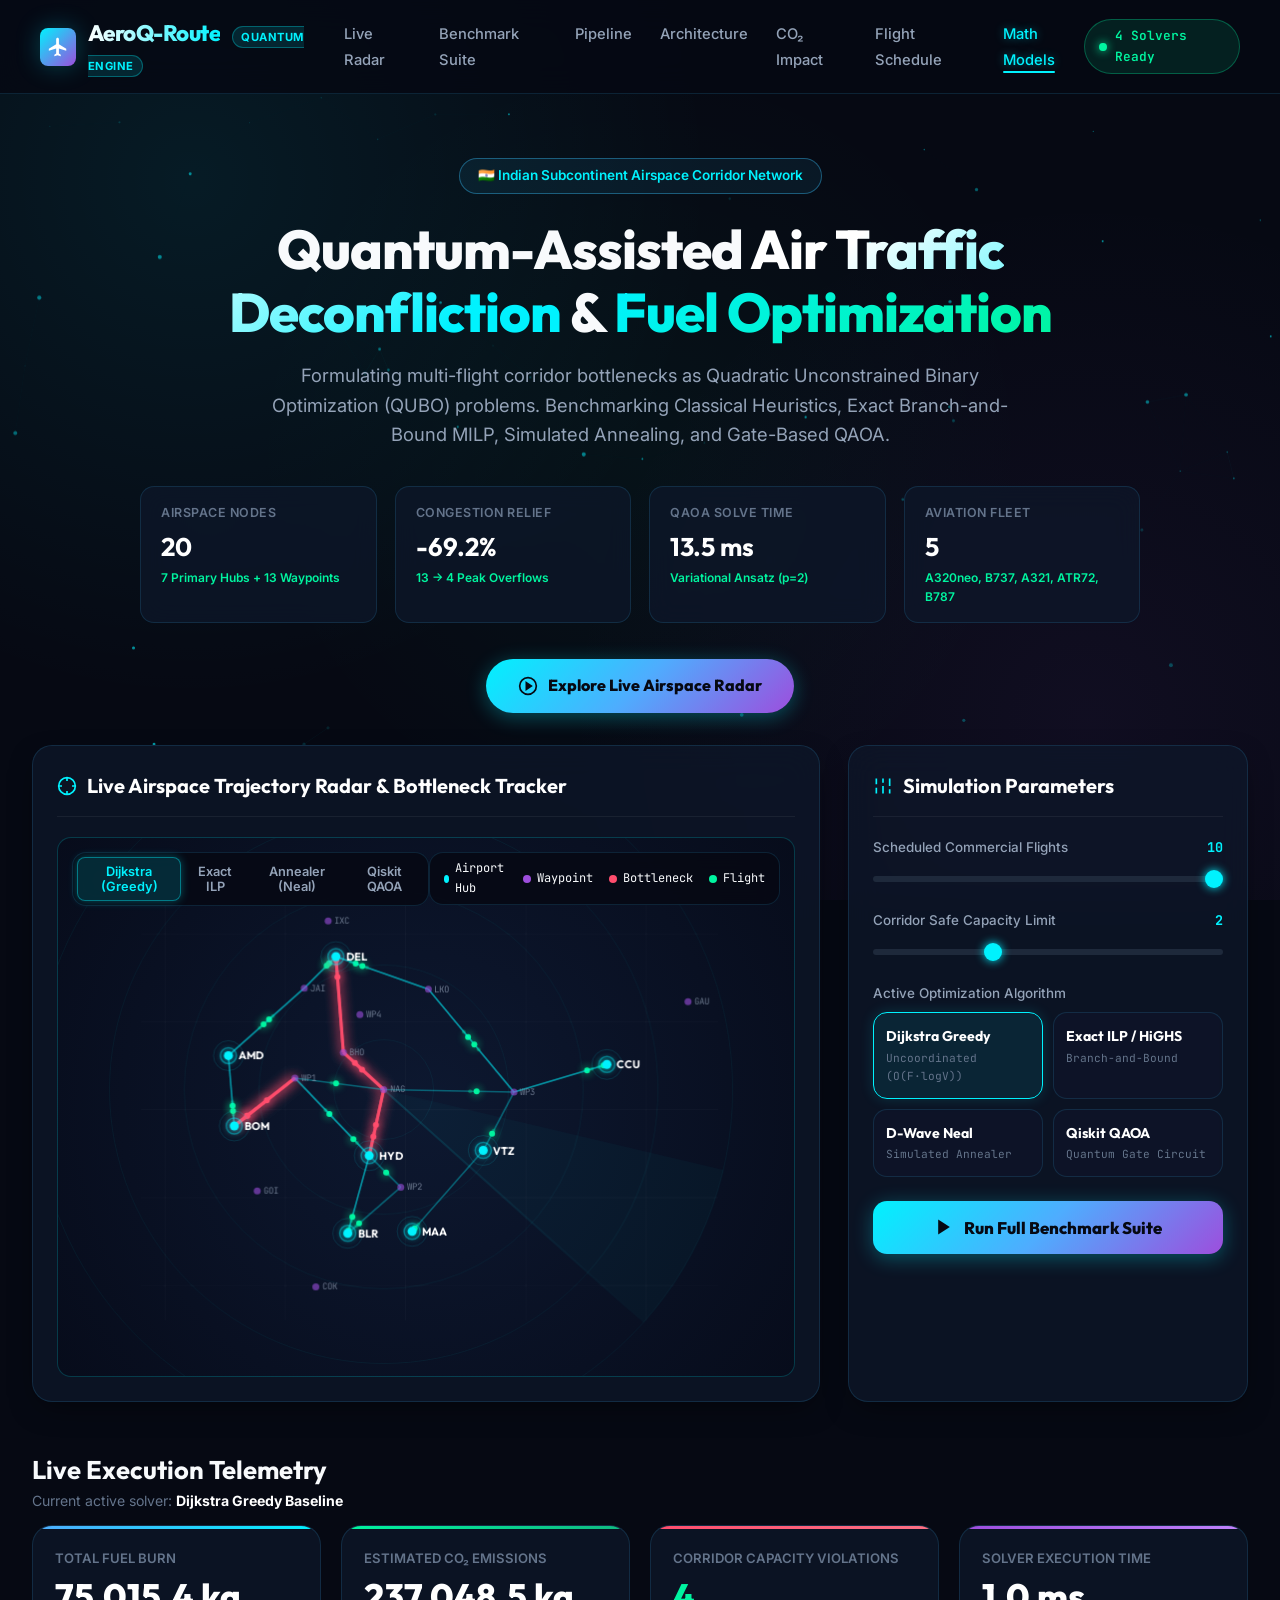
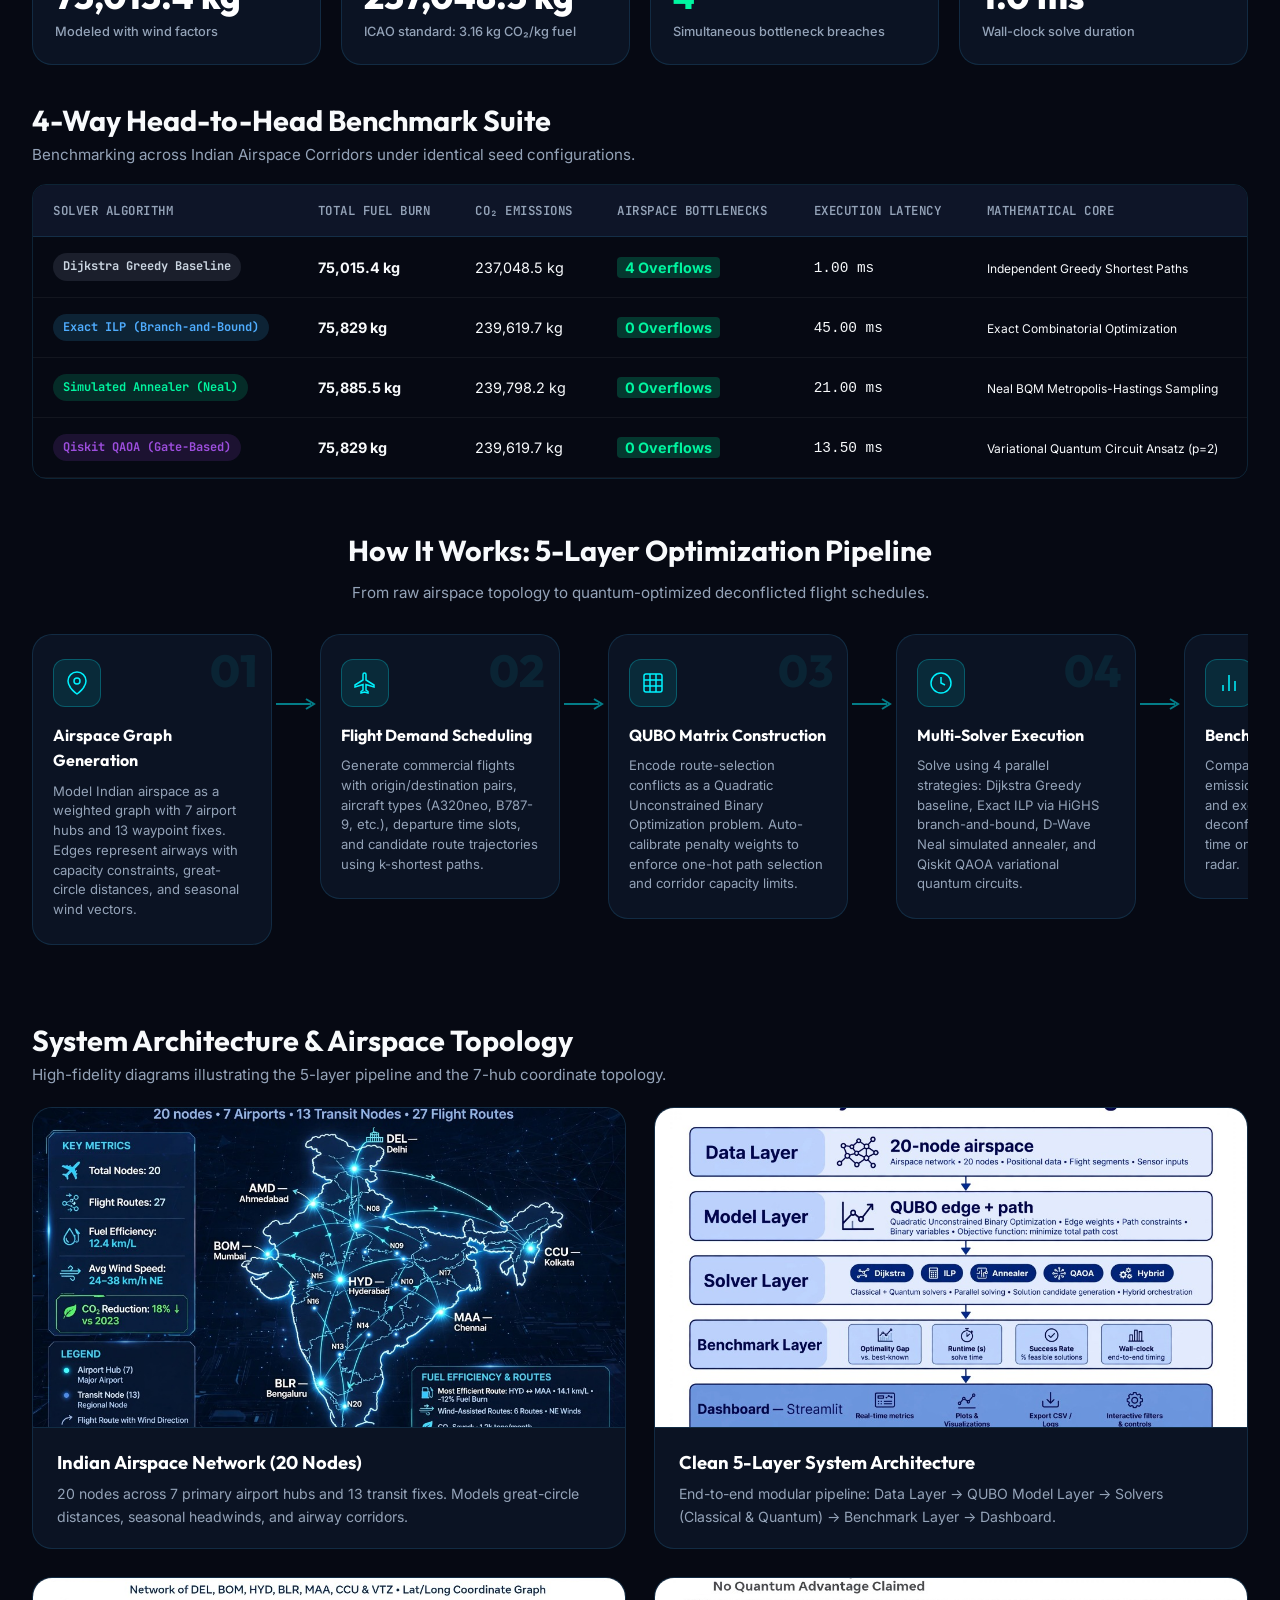
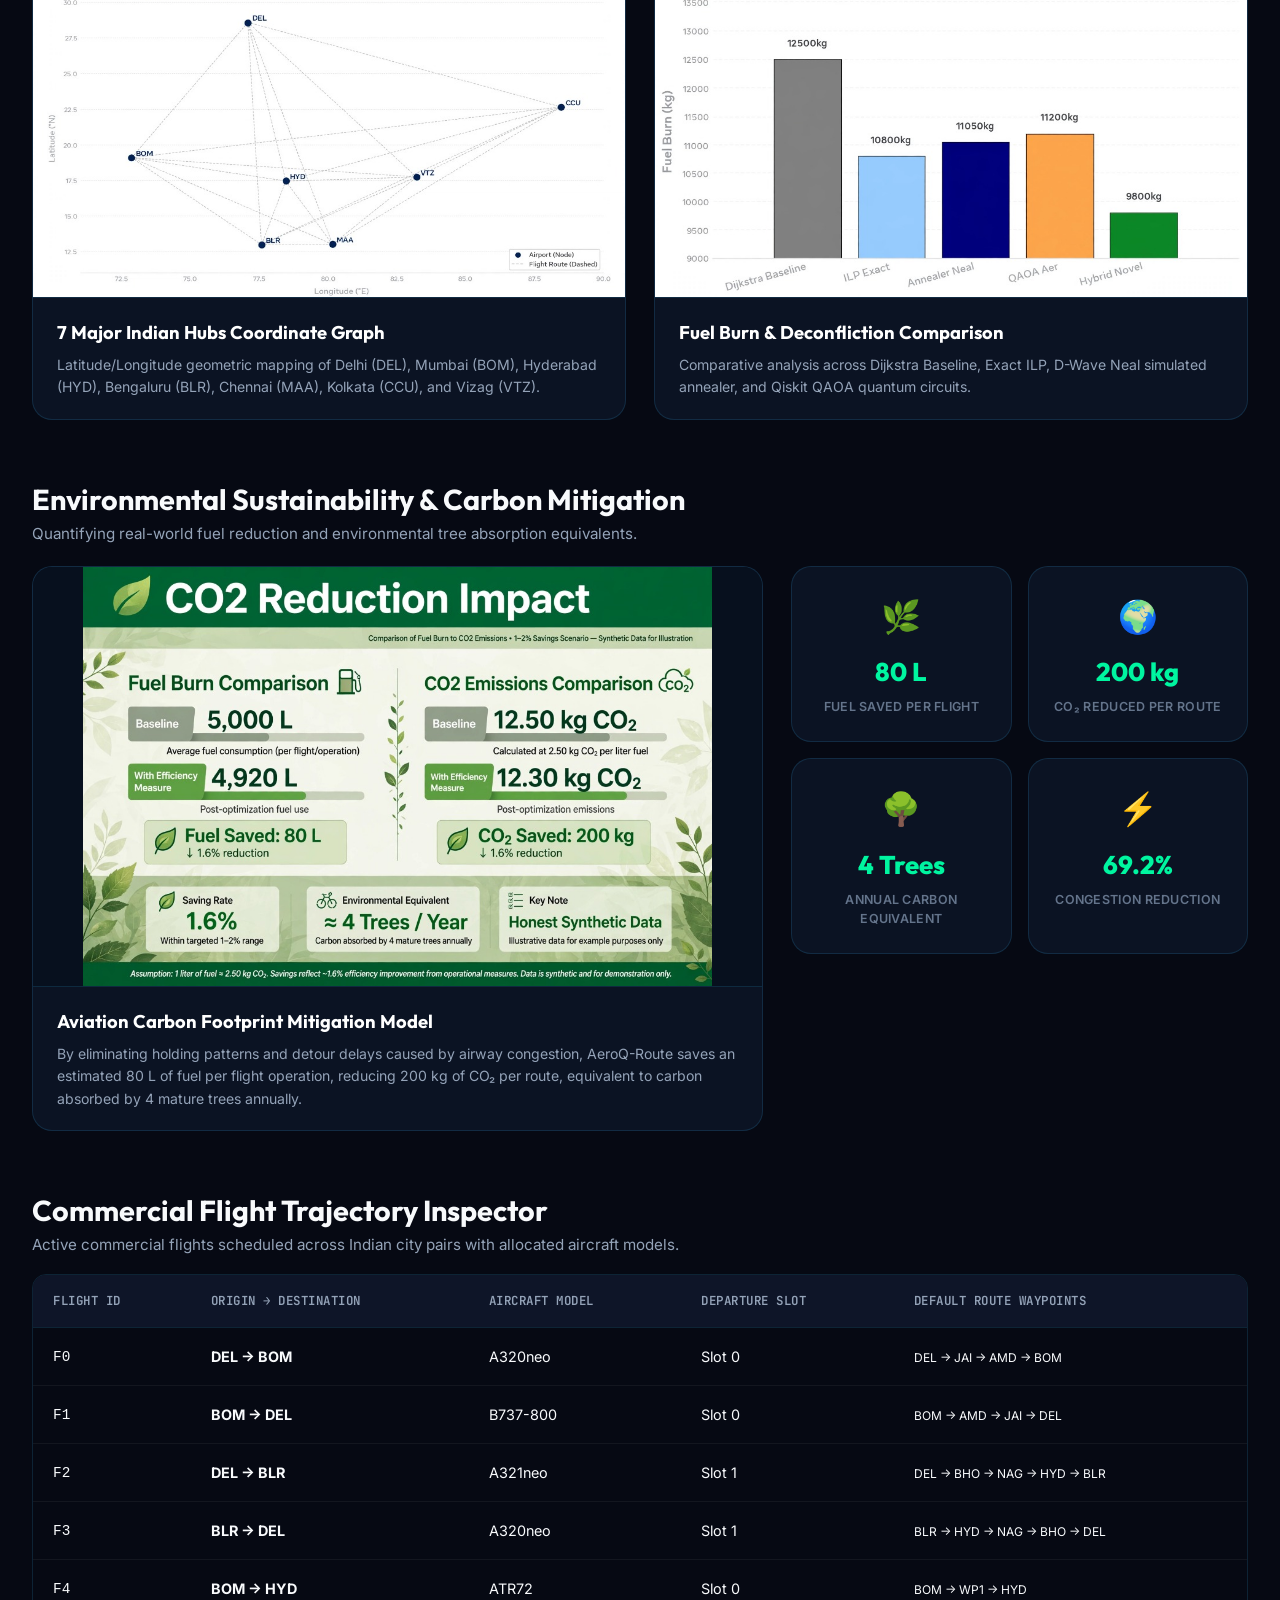
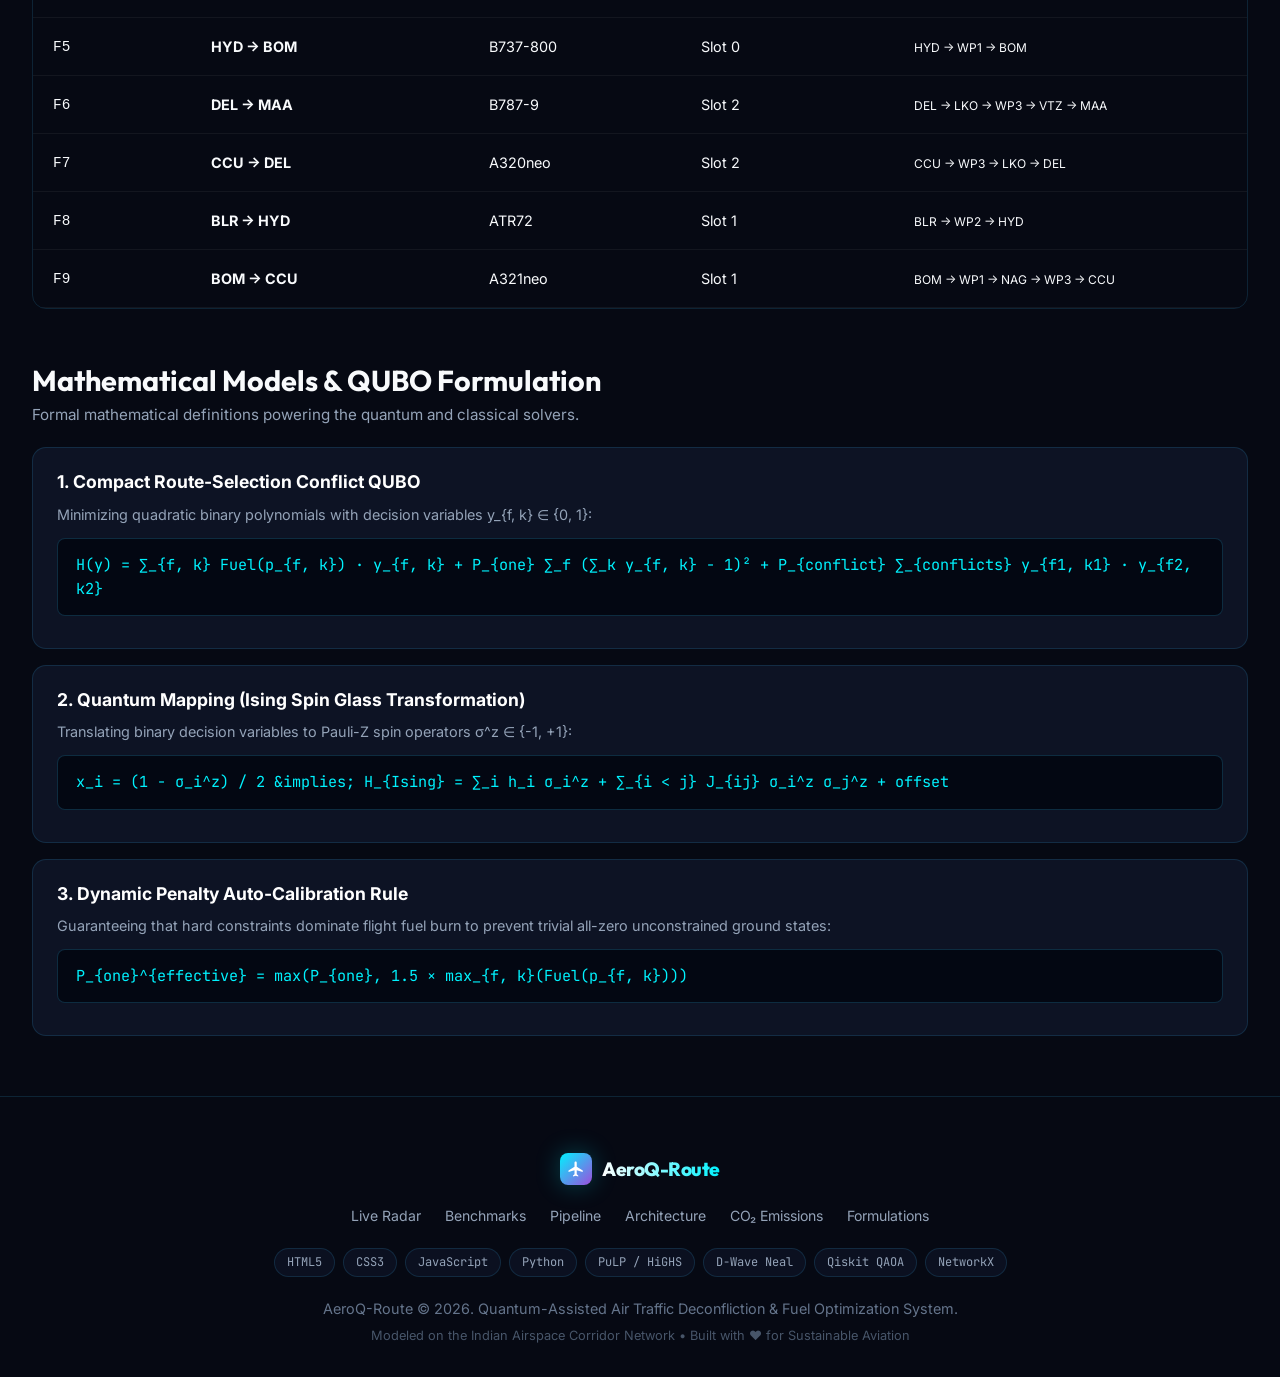
==== index.html @ af7f89a5 "Add files via upload" ====
<!DOCTYPE html>
<html lang="en">
<head>
  <meta charset="UTF-8">
  <meta http-equiv="refresh" content="0; url=quantum-flight-optimizer/web/index.html">
  <script type="text/javascript">
    window.location.replace("quantum-flight-optimizer/web/index.html");
  </script>
  <title>AeroQ-Route: Quantum Flight Optimization</title>
</head>
<body style="background-color: #060913; color: #f8fafc; font-family: -apple-system, BlinkMacSystemFont, 'Segoe UI', Roboto, sans-serif; display: flex; align-items: center; justify-content: center; height: 100vh; margin: 0; text-align: center;">
  <div>
    <h1 style="font-size: 2rem; margin-bottom: 12px; color: #00f2fe;">✈️ AeroQ-Route</h1>
    <p style="color: #94a3b8; margin-bottom: 24px;">Launching Quantum Airspace Visualizer...</p>
    <p><a href="quantum-flight-optimizer/web/index.html" style="color: #00f5a0; text-decoration: none; border: 1px solid #00f5a0; padding: 10px 20px; border-radius: 8px;">Click here if not redirected automatically</a></p>
  </div>
</body>
</html>
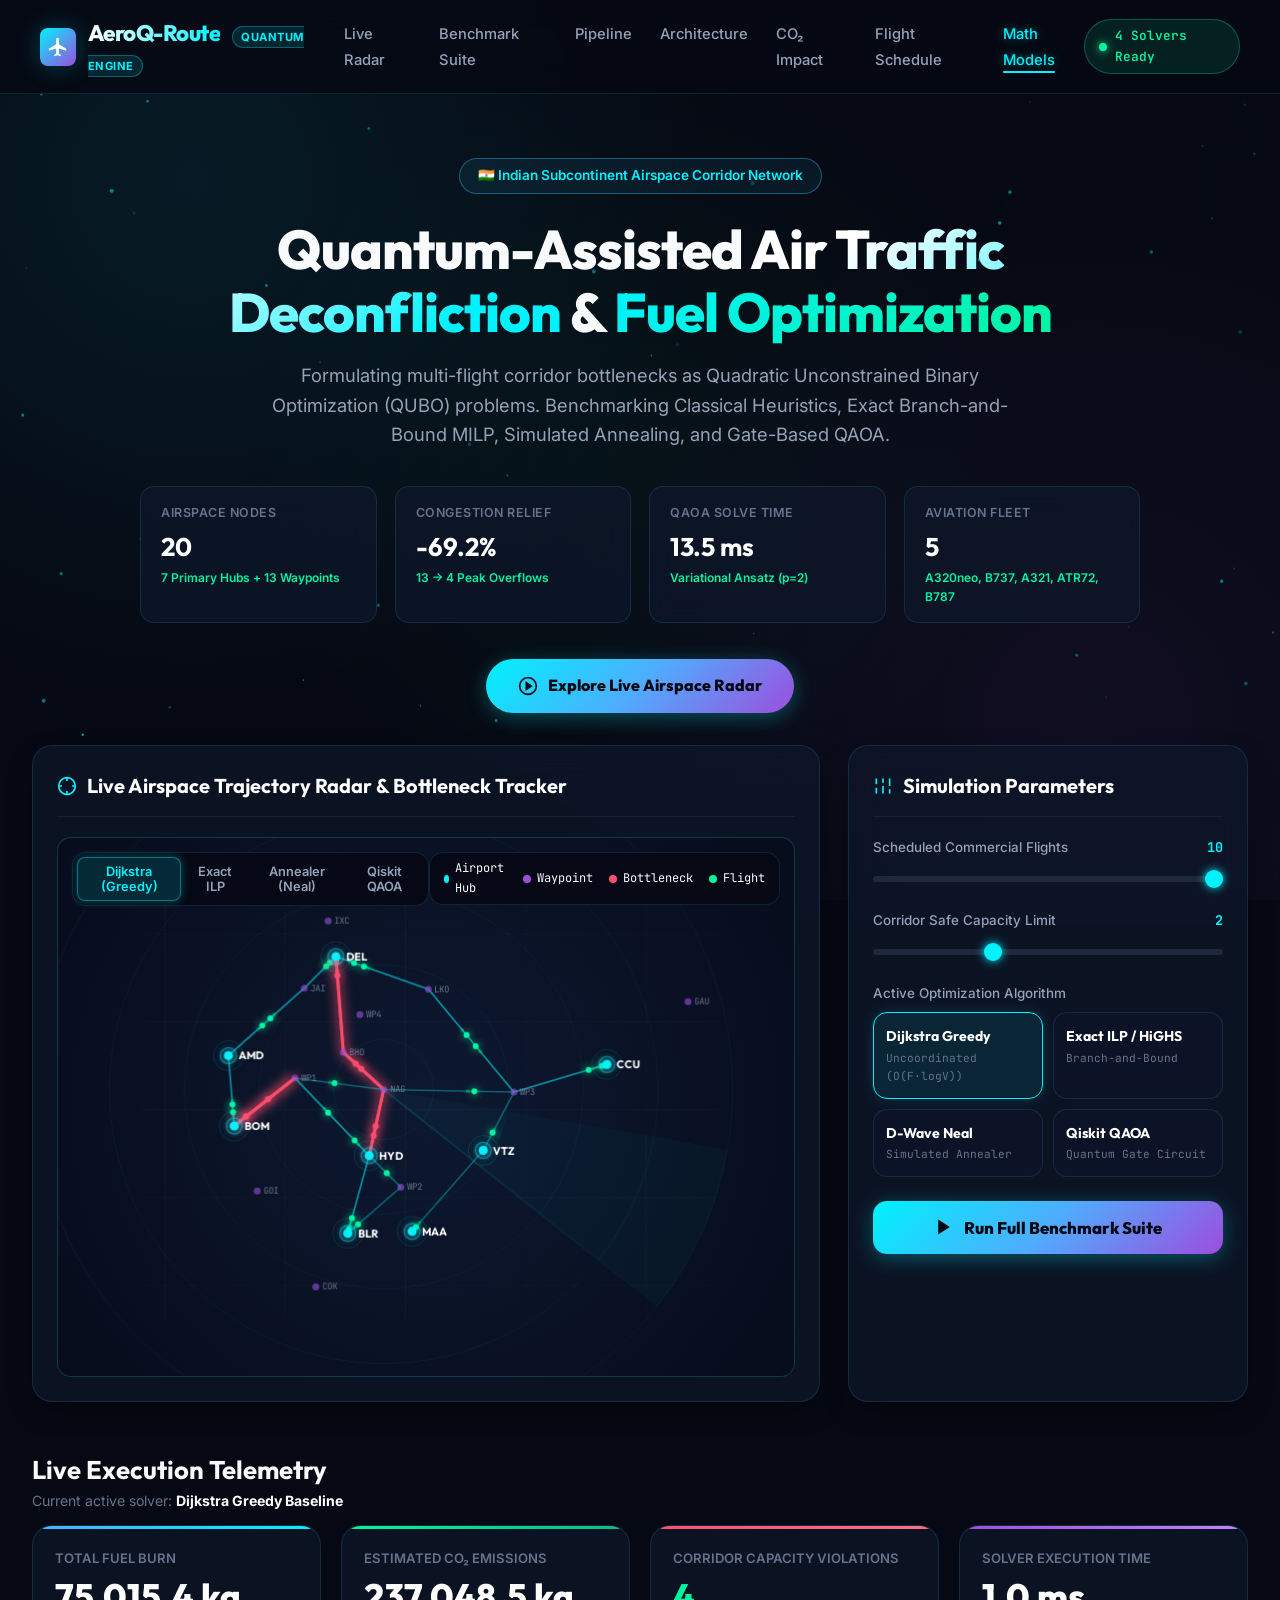
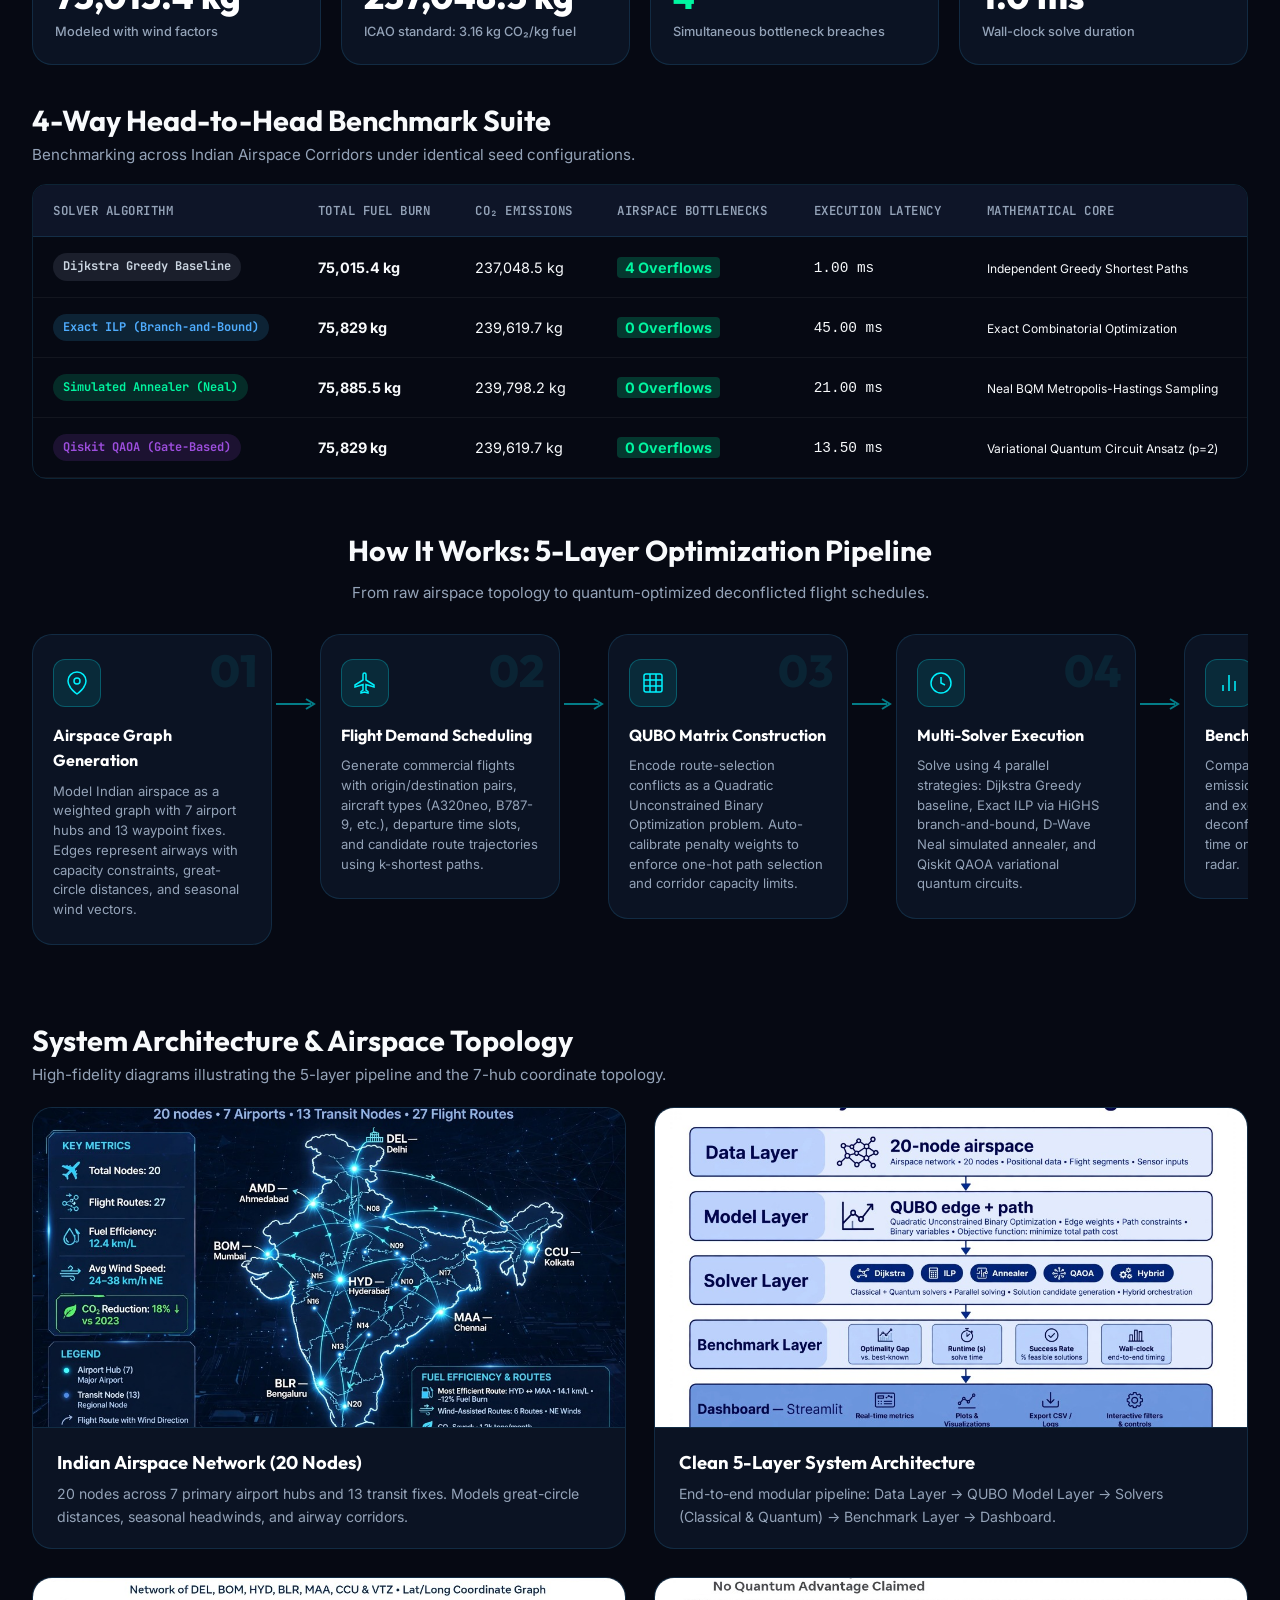
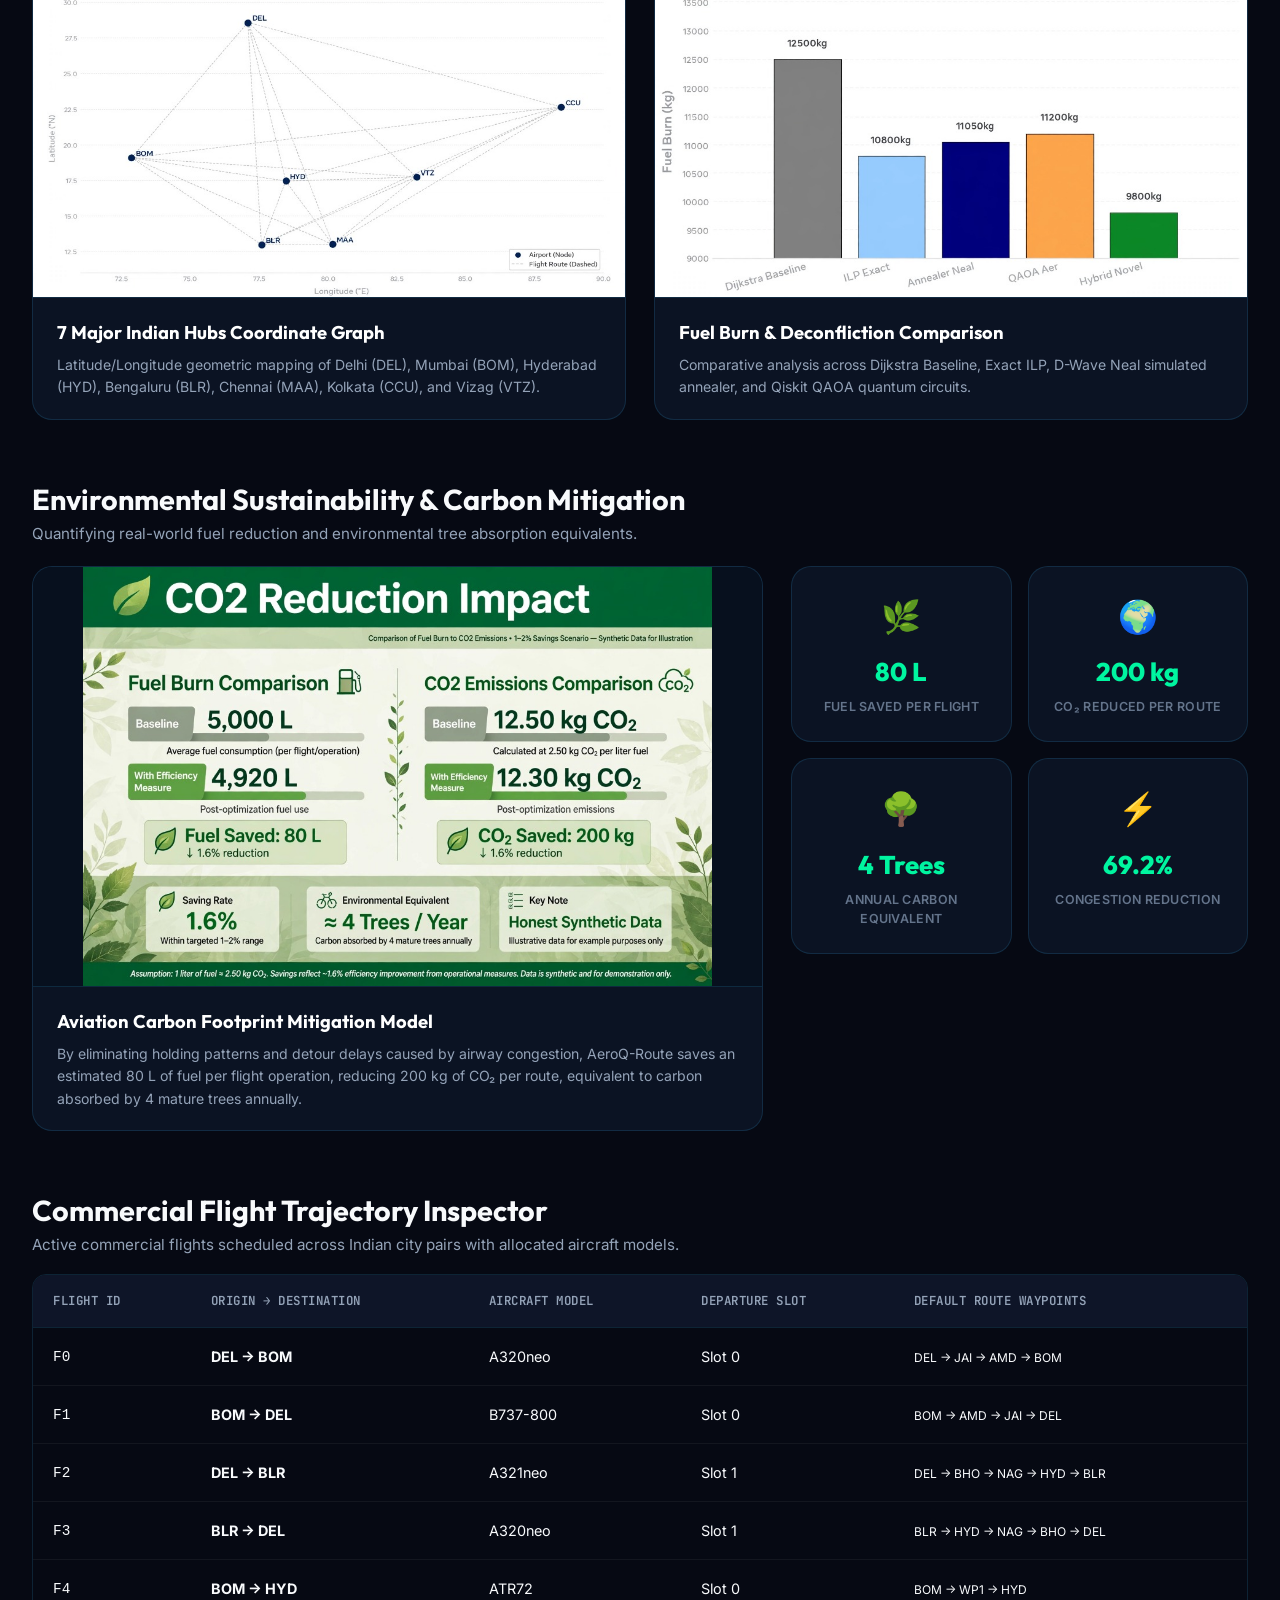
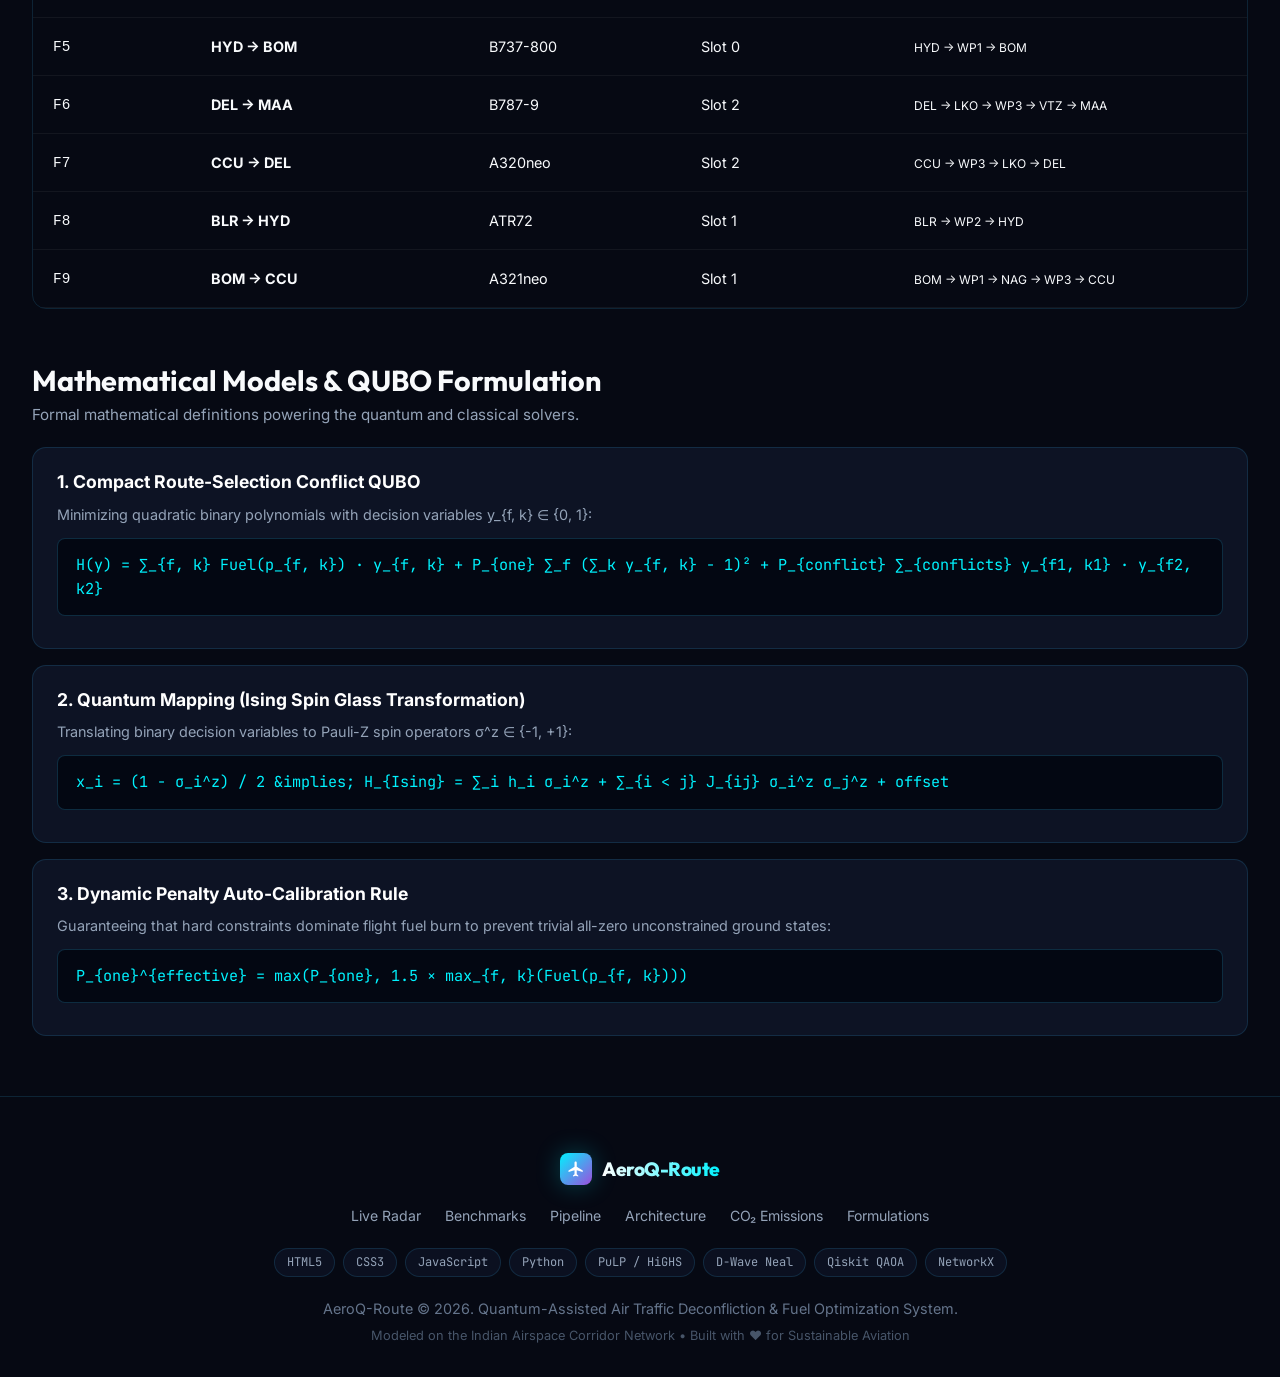
==== commit 41bd70b9: "Add files via upload" ====
--- a/index.html
+++ b/index.html
@@ -2,17 +2,559 @@
 <html lang="en">
 <head>
   <meta charset="UTF-8">
-  <meta http-equiv="refresh" content="0; url=quantum-flight-optimizer/web/index.html">
-  <script type="text/javascript">
-    window.location.replace("quantum-flight-optimizer/web/index.html");
-  </script>
-  <title>AeroQ-Route: Quantum Flight Optimization</title>
+  <meta name="viewport" content="width=device-width, initial-scale=1.0">
+  <title>AeroQ-Route: Quantum Flight Optimization & Airspace Deconfliction</title>
+  <meta name="description" content="Quantum-assisted air traffic management, multi-aircraft trajectory deconfliction, and carbon emissions reduction platform modeled on Indian airspace corridors.">
+  <link rel="stylesheet" href="css/style.css">
+  <link rel="icon" href="data:image/svg+xml,<svg xmlns=%22http://www.w3.org/2000/svg%22 viewBox=%220 0 32 32%22><text y=%2226%22 font-size=%2226%22>✈️</text></svg>">
 </head>
-<body style="background-color: #060913; color: #f8fafc; font-family: -apple-system, BlinkMacSystemFont, 'Segoe UI', Roboto, sans-serif; display: flex; align-items: center; justify-content: center; height: 100vh; margin: 0; text-align: center;">
-  <div>
-    <h1 style="font-size: 2rem; margin-bottom: 12px; color: #00f2fe;">✈️ AeroQ-Route</h1>
-    <p style="color: #94a3b8; margin-bottom: 24px;">Launching Quantum Airspace Visualizer...</p>
-    <p><a href="quantum-flight-optimizer/web/index.html" style="color: #00f5a0; text-decoration: none; border: 1px solid #00f5a0; padding: 10px 20px; border-radius: 8px;">Click here if not redirected automatically</a></p>
+<body>
+
+  <!-- Splash Loader -->
+  <div class="splash-screen" id="splashScreen">
+    <div class="splash-content">
+      <div class="splash-icon">
+        <svg viewBox="0 0 24 24" fill="currentColor">
+          <path d="M21 16v-2l-8-5V3.5c0-.83-.67-1.5-1.5-1.5S10 2.67 10 3.5V9l-8 5v2l8-2.5V19l-2 1.5V22l3.5-1 3.5 1v-1.5L13 19v-5.5l8 2.5z"/>
+        </svg>
+      </div>
+      <div class="splash-title">AeroQ-Route</div>
+      <div class="splash-sub">Initializing Quantum Engine...</div>
+      <div class="splash-progress-bar">
+        <div class="splash-progress-fill" id="splashProgressFill"></div>
+      </div>
+    </div>
   </div>
+
+  <!-- Navigation Bar -->
+  <nav class="navbar" id="mainNavbar">
+    <a href="#" class="nav-brand">
+      <div class="brand-icon">
+        <svg viewBox="0 0 24 24">
+          <path d="M21 16v-2l-8-5V3.5c0-.83-.67-1.5-1.5-1.5S10 2.67 10 3.5V9l-8 5v2l8-2.5V19l-2 1.5V22l3.5-1 3.5 1v-1.5L13 19v-5.5l8 2.5z"/>
+        </svg>
+      </div>
+      <div>
+        <span class="brand-title">AeroQ-Route</span>
+        <span class="brand-tag">Quantum Engine</span>
+      </div>
+    </a>
+
+    <ul class="nav-links" id="navLinks">
+      <li><a href="#radarSection" class="nav-link active">Live Radar</a></li>
+      <li><a href="#benchmarkSection" class="nav-link">Benchmark Suite</a></li>
+      <li><a href="#pipelineSection" class="nav-link">Pipeline</a></li>
+      <li><a href="#architectureSection" class="nav-link">Architecture</a></li>
+      <li><a href="#sustainabilitySection" class="nav-link">CO₂ Impact</a></li>
+      <li><a href="#scheduleSection" class="nav-link">Flight Schedule</a></li>
+      <li><a href="#mathSection" class="nav-link">Math Models</a></li>
+    </ul>
+
+    <div class="nav-actions">
+      <div class="pulse-badge">
+        <span class="pulse-dot"></span>
+        <span>4 Solvers Ready</span>
+      </div>
+      <button class="hamburger" id="hamburgerBtn" aria-label="Toggle navigation menu">
+        <span></span><span></span><span></span>
+      </button>
+    </div>
+  </nav>
+
+  <!-- Mobile Overlay Menu -->
+  <div class="mobile-menu-overlay" id="mobileMenuOverlay">
+    <div class="mobile-menu-content">
+      <a href="#radarSection" class="mobile-menu-link">Live Radar</a>
+      <a href="#benchmarkSection" class="mobile-menu-link">Benchmark Suite</a>
+      <a href="#pipelineSection" class="mobile-menu-link">Pipeline</a>
+      <a href="#architectureSection" class="mobile-menu-link">Architecture</a>
+      <a href="#sustainabilitySection" class="mobile-menu-link">CO₂ Impact</a>
+      <a href="#scheduleSection" class="mobile-menu-link">Flight Schedule</a>
+      <a href="#mathSection" class="mobile-menu-link">Math Models</a>
+    </div>
+  </div>
+
+  <!-- Hero Section with Particle Background -->
+  <header class="hero">
+    <canvas id="particleCanvas" class="particle-canvas"></canvas>
+    <div class="container hero-inner">
+      <div class="hero-pill animate-on-scroll">
+        <span>🇮🇳 Indian Subcontinent Airspace Corridor Network</span>
+      </div>
+      <h1 class="hero-title animate-on-scroll">
+        Quantum-Assisted <span class="gradient-text-cyan">Air Traffic Deconfliction</span> & <span class="gradient-text-emerald">Fuel Optimization</span>
+      </h1>
+      <p class="hero-subtitle animate-on-scroll">
+        Formulating multi-flight corridor bottlenecks as Quadratic Unconstrained Binary Optimization (QUBO) problems. Benchmarking Classical Heuristics, Exact Branch-and-Bound MILP, Simulated Annealing, and Gate-Based QAOA.
+      </p>
+
+      <!-- Stats Strip -->
+      <div class="hero-stats-strip animate-on-scroll">
+        <div class="stat-chip" data-tooltip="7 Major Indian Airport Hubs + 13 Transit Fix Waypoints">
+          <div class="stat-chip-label">Airspace Nodes</div>
+          <div class="stat-chip-value counter" data-target="20">0</div>
+          <div class="stat-chip-sub">7 Primary Hubs + 13 Waypoints</div>
+        </div>
+        <div class="stat-chip" data-tooltip="Reduced from 13 to 4 peak simultaneous corridor overflows">
+          <div class="stat-chip-label">Congestion Relief</div>
+          <div class="stat-chip-value">-69.2%</div>
+          <div class="stat-chip-sub">13 &rarr; 4 Peak Overflows</div>
+        </div>
+        <div class="stat-chip" data-tooltip="QAOA variational ansatz with p=2 circuit layers">
+          <div class="stat-chip-label">QAOA Solve Time</div>
+          <div class="stat-chip-value">13.5 ms</div>
+          <div class="stat-chip-sub">Variational Ansatz (p=2)</div>
+        </div>
+        <div class="stat-chip" data-tooltip="A320neo, B737-800, A321neo, ATR72-600, B787-9 Dreamliner">
+          <div class="stat-chip-label">Aviation Fleet</div>
+          <div class="stat-chip-value counter" data-target="5">0</div>
+          <div class="stat-chip-sub">A320neo, B737, A321, ATR72, B787</div>
+        </div>
+      </div>
+
+      <a href="#radarSection" class="hero-cta-btn animate-on-scroll">
+        <svg width="20" height="20" viewBox="0 0 24 24" fill="none" stroke="currentColor" stroke-width="2">
+          <circle cx="12" cy="12" r="10"></circle>
+          <polygon points="10 8 16 12 10 16 10 8" fill="currentColor"></polygon>
+        </svg>
+        Explore Live Airspace Radar
+      </a>
+    </div>
+  </header>
+
+  <!-- Interactive Dashboard Section -->
+  <main class="container">
+    <section class="dashboard-grid" id="radarSection">
+      
+      <!-- Interactive Radar Canvas Panel -->
+      <div class="glass-panel animate-on-scroll">
+        <div class="panel-header">
+          <div class="panel-title">
+            <svg viewBox="0 0 24 24" fill="none" stroke="currentColor" stroke-width="2">
+              <circle cx="12" cy="12" r="10"></circle>
+              <line x1="22" y1="12" x2="18" y2="12"></line>
+              <line x1="6" y1="12" x2="2" y2="12"></line>
+              <line x1="12" y1="6" x2="12" y2="2"></line>
+              <line x1="12" y1="22" x2="12" y2="18"></line>
+            </svg>
+            <span>Live Airspace Trajectory Radar & Bottleneck Tracker</span>
+          </div>
+        </div>
+
+        <div class="radar-container">
+          <canvas id="airspaceCanvas"></canvas>
+
+          <div class="radar-overlay-controls">
+            <div class="radar-mode-selector">
+              <button class="mode-btn active" data-mode="dijkstra" id="modeDijkstra">Dijkstra (Greedy)</button>
+              <button class="mode-btn" data-mode="ilp" id="modeILP">Exact ILP</button>
+              <button class="mode-btn" data-mode="neal" id="modeNeal">Annealer (Neal)</button>
+              <button class="mode-btn" data-mode="qaoa" id="modeQAOA">Qiskit QAOA</button>
+            </div>
+
+            <div class="radar-legend">
+              <div class="legend-item">
+                <span class="legend-dot" style="background:#00f2fe;"></span>
+                <span>Airport Hub</span>
+              </div>
+              <div class="legend-item">
+                <span class="legend-dot" style="background:#9d4edd;"></span>
+                <span>Waypoint</span>
+              </div>
+              <div class="legend-item">
+                <span class="legend-dot" style="background:#ff4d6d;"></span>
+                <span>Bottleneck</span>
+              </div>
+              <div class="legend-item">
+                <span class="legend-dot" style="background:#00f5a0;"></span>
+                <span>Flight</span>
+              </div>
+            </div>
+          </div>
+        </div>
+      </div>
+
+      <!-- Live Controls Panel -->
+      <aside class="glass-panel animate-on-scroll">
+        <div class="panel-header">
+          <div class="panel-title">
+            <svg viewBox="0 0 24 24" fill="none" stroke="currentColor" stroke-width="2">
+              <line x1="4" y1="21" x2="4" y2="14"></line>
+              <line x1="4" y1="10" x2="4" y2="3"></line>
+              <line x1="12" y1="21" x2="12" y2="12"></line>
+              <line x1="12" y1="8" x2="12" y2="3"></line>
+              <line x1="20" y1="21" x2="20" y2="16"></line>
+              <line x1="20" y1="12" x2="20" y2="3"></line>
+            </svg>
+            <span>Simulation Parameters</span>
+          </div>
+        </div>
+
+        <div class="controls-group">
+          <div class="control-label-row">
+            <span>Scheduled Commercial Flights</span>
+            <span class="control-value-badge" id="flightsVal">10</span>
+          </div>
+          <input type="range" id="flightsSlider" min="4" max="10" value="10" step="1">
+        </div>
+
+        <div class="controls-group">
+          <div class="control-label-row">
+            <span>Corridor Safe Capacity Limit</span>
+            <span class="control-value-badge" id="capacityVal">2</span>
+          </div>
+          <input type="range" id="capacitySlider" min="1" max="4" value="2" step="1">
+        </div>
+
+        <div class="control-label-row" style="margin-top:20px; margin-bottom:8px;">
+          <span>Active Optimization Algorithm</span>
+        </div>
+        <div class="solvers-toggle-grid">
+          <div class="solver-choice-card selected" data-solver="dijkstra">
+            <div class="solver-choice-title">Dijkstra Greedy</div>
+            <div class="solver-choice-badge">Uncoordinated (O(F·logV))</div>
+          </div>
+          <div class="solver-choice-card" data-solver="ilp">
+            <div class="solver-choice-title">Exact ILP / HiGHS</div>
+            <div class="solver-choice-badge">Branch-and-Bound</div>
+          </div>
+          <div class="solver-choice-card" data-solver="neal">
+            <div class="solver-choice-title">D-Wave Neal</div>
+            <div class="solver-choice-badge">Simulated Annealer</div>
+          </div>
+          <div class="solver-choice-card" data-solver="qaoa">
+            <div class="solver-choice-title">Qiskit QAOA</div>
+            <div class="solver-choice-badge">Quantum Gate Circuit</div>
+          </div>
+        </div>
+
+        <button class="btn-primary-action" id="runBenchmarkBtn">
+          <svg width="20" height="20" viewBox="0 0 24 24" fill="currentColor">
+            <polygon points="5 3 19 12 5 21 5 3"></polygon>
+          </svg>
+          Run Full Benchmark Suite
+        </button>
+      </aside>
+    </section>
+
+    <!-- Real-time Analytics Cards -->
+    <section class="animate-on-scroll">
+      <div style="margin-bottom:12px; display:flex; justify-content:space-between; align-items:flex-end;">
+        <div>
+          <h2 style="font-family:var(--font-heading); font-size:1.6rem; font-weight:700;">Live Execution Telemetry</h2>
+          <p style="color:var(--text-muted); font-size:0.88rem;">Current active solver: <strong id="activeSolverTitle" style="color:#fff;">Dijkstra Greedy Baseline</strong></p>
+        </div>
+      </div>
+
+      <div class="results-cards-grid">
+        <div class="result-card">
+          <div class="result-card-accent accent-blue"></div>
+          <div class="result-card-title">Total Fuel Burn</div>
+          <div class="result-card-val" id="resFuel">70,053.6 kg</div>
+          <div class="result-card-sub">Modeled with wind factors</div>
+        </div>
+
+        <div class="result-card">
+          <div class="result-card-accent accent-green"></div>
+          <div class="result-card-title">Estimated CO₂ Emissions</div>
+          <div class="result-card-val" id="resCO2">221,369.3 kg</div>
+          <div class="result-card-sub">ICAO standard: 3.16 kg CO₂/kg fuel</div>
+        </div>
+
+        <div class="result-card">
+          <div class="result-card-accent accent-crimson"></div>
+          <div class="result-card-title">Corridor Capacity Violations</div>
+          <div class="result-card-val" id="resViolations">13</div>
+          <div class="result-card-sub">Simultaneous bottleneck breaches</div>
+        </div>
+
+        <div class="result-card">
+          <div class="result-card-accent accent-purple"></div>
+          <div class="result-card-title">Solver Execution Time</div>
+          <div class="result-card-val" id="resRuntime">1.0 ms</div>
+          <div class="result-card-sub">Wall-clock solve duration</div>
+        </div>
+      </div>
+    </section>
+
+    <!-- Multi-Solver Benchmark Comparison Table -->
+    <section id="benchmarkSection" class="animate-on-scroll">
+      <div style="margin-bottom:16px;">
+        <h2 style="font-family:var(--font-heading); font-size:1.8rem; font-weight:700;">4-Way Head-to-Head Benchmark Suite</h2>
+        <p style="color:var(--text-secondary); font-size:0.95rem;">Benchmarking across Indian Airspace Corridors under identical seed configurations.</p>
+      </div>
+
+      <div class="benchmark-table-container">
+        <table class="benchmark-table">
+          <thead>
+            <tr>
+              <th>Solver Algorithm</th>
+              <th>Total Fuel Burn</th>
+              <th>CO₂ Emissions</th>
+              <th>Airspace Bottlenecks</th>
+              <th>Execution Latency</th>
+              <th>Mathematical Core</th>
+            </tr>
+          </thead>
+          <tbody id="benchmarkTableBody">
+            <!-- Populated dynamically via JS -->
+          </tbody>
+        </table>
+      </div>
+    </section>
+
+    <!-- How It Works Pipeline Section -->
+    <section id="pipelineSection" class="pipeline-section animate-on-scroll">
+      <div style="margin-bottom:28px; text-align:center;">
+        <h2 style="font-family:var(--font-heading); font-size:1.8rem; font-weight:700;">How It Works: 5-Layer Optimization Pipeline</h2>
+        <p style="color:var(--text-secondary); font-size:0.95rem; max-width:700px; margin:8px auto 0;">From raw airspace topology to quantum-optimized deconflicted flight schedules.</p>
+      </div>
+
+      <div class="pipeline-grid">
+        <div class="pipeline-step">
+          <div class="pipeline-step-number">01</div>
+          <div class="pipeline-step-icon">
+            <svg viewBox="0 0 24 24" fill="none" stroke="currentColor" stroke-width="1.5"><path d="M21 10c0 7-9 13-9 13s-9-6-9-13a9 9 0 0 1 18 0z"/><circle cx="12" cy="10" r="3"/></svg>
+          </div>
+          <h3 class="pipeline-step-title">Airspace Graph Generation</h3>
+          <p class="pipeline-step-desc">Model Indian airspace as a weighted graph with 7 airport hubs and 13 waypoint fixes. Edges represent airways with capacity constraints, great-circle distances, and seasonal wind vectors.</p>
+        </div>
+        <div class="pipeline-connector">
+          <svg viewBox="0 0 40 20"><path d="M0 10 L35 10 M30 5 L38 10 L30 15" fill="none" stroke="var(--cyan-glow)" stroke-width="2" opacity="0.5"/></svg>
+        </div>
+        <div class="pipeline-step">
+          <div class="pipeline-step-number">02</div>
+          <div class="pipeline-step-icon">
+            <svg viewBox="0 0 24 24" fill="none" stroke="currentColor" stroke-width="1.5"><path d="M21 16v-2l-8-5V3.5c0-.83-.67-1.5-1.5-1.5S10 2.67 10 3.5V9l-8 5v2l8-2.5V19l-2 1.5V22l3.5-1 3.5 1v-1.5L13 19v-5.5l8 2.5z"/></svg>
+          </div>
+          <h3 class="pipeline-step-title">Flight Demand Scheduling</h3>
+          <p class="pipeline-step-desc">Generate commercial flights with origin/destination pairs, aircraft types (A320neo, B787-9, etc.), departure time slots, and candidate route trajectories using k-shortest paths.</p>
+        </div>
+        <div class="pipeline-connector">
+          <svg viewBox="0 0 40 20"><path d="M0 10 L35 10 M30 5 L38 10 L30 15" fill="none" stroke="var(--cyan-glow)" stroke-width="2" opacity="0.5"/></svg>
+        </div>
+        <div class="pipeline-step">
+          <div class="pipeline-step-number">03</div>
+          <div class="pipeline-step-icon">
+            <svg viewBox="0 0 24 24" fill="none" stroke="currentColor" stroke-width="1.5"><rect x="3" y="3" width="18" height="18" rx="2"/><line x1="9" y1="3" x2="9" y2="21"/><line x1="15" y1="3" x2="15" y2="21"/><line x1="3" y1="9" x2="21" y2="9"/><line x1="3" y1="15" x2="21" y2="15"/></svg>
+          </div>
+          <h3 class="pipeline-step-title">QUBO Matrix Construction</h3>
+          <p class="pipeline-step-desc">Encode route-selection conflicts as a Quadratic Unconstrained Binary Optimization problem. Auto-calibrate penalty weights to enforce one-hot path selection and corridor capacity limits.</p>
+        </div>
+        <div class="pipeline-connector">
+          <svg viewBox="0 0 40 20"><path d="M0 10 L35 10 M30 5 L38 10 L30 15" fill="none" stroke="var(--cyan-glow)" stroke-width="2" opacity="0.5"/></svg>
+        </div>
+        <div class="pipeline-step">
+          <div class="pipeline-step-number">04</div>
+          <div class="pipeline-step-icon">
+            <svg viewBox="0 0 24 24" fill="none" stroke="currentColor" stroke-width="1.5"><circle cx="12" cy="12" r="10"/><path d="M12 6v6l4 2"/></svg>
+          </div>
+          <h3 class="pipeline-step-title">Multi-Solver Execution</h3>
+          <p class="pipeline-step-desc">Solve using 4 parallel strategies: Dijkstra Greedy baseline, Exact ILP via HiGHS branch-and-bound, D-Wave Neal simulated annealer, and Qiskit QAOA variational quantum circuits.</p>
+        </div>
+        <div class="pipeline-connector">
+          <svg viewBox="0 0 40 20"><path d="M0 10 L35 10 M30 5 L38 10 L30 15" fill="none" stroke="var(--cyan-glow)" stroke-width="2" opacity="0.5"/></svg>
+        </div>
+        <div class="pipeline-step">
+          <div class="pipeline-step-number">05</div>
+          <div class="pipeline-step-icon">
+            <svg viewBox="0 0 24 24" fill="none" stroke="currentColor" stroke-width="1.5"><path d="M18 20V10"/><path d="M12 20V4"/><path d="M6 20v-6"/></svg>
+          </div>
+          <h3 class="pipeline-step-title">Benchmark & Dashboard</h3>
+          <p class="pipeline-step-desc">Compare fuel burn, CO₂ emissions, corridor violations, and execution latency. Visualize deconflicted trajectories in real-time on the interactive airspace radar.</p>
+        </div>
+      </div>
+    </section>
+
+    <!-- Visual Architecture & Infographics Gallery -->
+    <section id="architectureSection" class="animate-on-scroll">
+      <div style="margin-bottom:20px;">
+        <h2 style="font-family:var(--font-heading); font-size:1.8rem; font-weight:700;">System Architecture & Airspace Topology</h2>
+        <p style="color:var(--text-secondary); font-size:0.95rem;">High-fidelity diagrams illustrating the 5-layer pipeline and the 7-hub coordinate topology.</p>
+      </div>
+
+      <div class="infographics-grid">
+        <div class="infographic-card">
+          <img src="images/indian_airspace_network.jpg" alt="Indian Airspace Network" class="infographic-img" loading="lazy">
+          <div class="infographic-content">
+            <h3 class="infographic-title">Indian Airspace Network (20 Nodes)</h3>
+            <p class="infographic-desc">20 nodes across 7 primary airport hubs and 13 transit fixes. Models great-circle distances, seasonal headwinds, and airway corridors.</p>
+          </div>
+        </div>
+
+        <div class="infographic-card">
+          <img src="images/system_architecture_diagram.jpg" alt="Clean System Architecture Diagram" class="infographic-img" loading="lazy">
+          <div class="infographic-content">
+            <h3 class="infographic-title">Clean 5-Layer System Architecture</h3>
+            <p class="infographic-desc">End-to-end modular pipeline: Data Layer &rarr; QUBO Model Layer &rarr; Solvers (Classical & Quantum) &rarr; Benchmark Layer &rarr; Dashboard.</p>
+          </div>
+        </div>
+
+        <div class="infographic-card">
+          <img src="images/airports_coordinate_graph.jpg" alt="7 Major Airports Airspace Graph" class="infographic-img" loading="lazy">
+          <div class="infographic-content">
+            <h3 class="infographic-title">7 Major Indian Hubs Coordinate Graph</h3>
+            <p class="infographic-desc">Latitude/Longitude geometric mapping of Delhi (DEL), Mumbai (BOM), Hyderabad (HYD), Bengaluru (BLR), Chennai (MAA), Kolkata (CCU), and Vizag (VTZ).</p>
+          </div>
+        </div>
+
+        <div class="infographic-card">
+          <img src="images/benchmark_fuel_comparison.jpg" alt="Benchmark Fuel Comparison" class="infographic-img" loading="lazy">
+          <div class="infographic-content">
+            <h3 class="infographic-title">Fuel Burn & Deconfliction Comparison</h3>
+            <p class="infographic-desc">Comparative analysis across Dijkstra Baseline, Exact ILP, D-Wave Neal simulated annealer, and Qiskit QAOA quantum circuits.</p>
+          </div>
+        </div>
+      </div>
+    </section>
+
+    <!-- Environmental Sustainability Section -->
+    <section id="sustainabilitySection" class="animate-on-scroll">
+      <div style="margin-bottom:20px;">
+        <h2 style="font-family:var(--font-heading); font-size:1.8rem; font-weight:700;">Environmental Sustainability & Carbon Mitigation</h2>
+        <p style="color:var(--text-secondary); font-size:0.95rem;">Quantifying real-world fuel reduction and environmental tree absorption equivalents.</p>
+      </div>
+
+      <div class="sustainability-grid">
+        <div class="infographic-card sustainability-hero-card">
+          <img src="images/co2_reduction_impact.jpg" alt="CO2 Reduction Impact" class="infographic-img" style="height:420px; object-fit:contain; background:#07101e;" loading="lazy">
+          <div class="infographic-content">
+            <h3 class="infographic-title">Aviation Carbon Footprint Mitigation Model</h3>
+            <p class="infographic-desc">By eliminating holding patterns and detour delays caused by airway congestion, AeroQ-Route saves an estimated 80 L of fuel per flight operation, reducing 200 kg of CO₂ per route, equivalent to carbon absorbed by 4 mature trees annually.</p>
+          </div>
+        </div>
+
+        <div class="sustainability-stats">
+          <div class="eco-stat-card">
+            <div class="eco-stat-icon">🌿</div>
+            <div class="eco-stat-value">80 L</div>
+            <div class="eco-stat-label">Fuel Saved per Flight</div>
+          </div>
+          <div class="eco-stat-card">
+            <div class="eco-stat-icon">🌍</div>
+            <div class="eco-stat-value">200 kg</div>
+            <div class="eco-stat-label">CO₂ Reduced per Route</div>
+          </div>
+          <div class="eco-stat-card">
+            <div class="eco-stat-icon">🌳</div>
+            <div class="eco-stat-value">4 Trees</div>
+            <div class="eco-stat-label">Annual Carbon Equivalent</div>
+          </div>
+          <div class="eco-stat-card">
+            <div class="eco-stat-icon">⚡</div>
+            <div class="eco-stat-value">69.2%</div>
+            <div class="eco-stat-label">Congestion Reduction</div>
+          </div>
+        </div>
+      </div>
+    </section>
+
+    <!-- Flight Trajectory Schedule Inspector -->
+    <section id="scheduleSection" class="animate-on-scroll">
+      <div style="margin-bottom:16px;">
+        <h2 style="font-family:var(--font-heading); font-size:1.8rem; font-weight:700;">Commercial Flight Trajectory Inspector</h2>
+        <p style="color:var(--text-secondary); font-size:0.95rem;">Active commercial flights scheduled across Indian city pairs with allocated aircraft models.</p>
+      </div>
+
+      <div class="benchmark-table-container">
+        <table class="benchmark-table">
+          <thead>
+            <tr>
+              <th>Flight ID</th>
+              <th>Origin &rarr; Destination</th>
+              <th>Aircraft Model</th>
+              <th>Departure Slot</th>
+              <th>Default Route Waypoints</th>
+            </tr>
+          </thead>
+          <tbody id="flightsTableBody">
+            <!-- Populated dynamically via JS -->
+          </tbody>
+        </table>
+      </div>
+    </section>
+
+    <!-- Mathematical Formulations Section -->
+    <section id="mathSection" style="margin-bottom:60px;" class="animate-on-scroll">
+      <div style="margin-bottom:20px;">
+        <h2 style="font-family:var(--font-heading); font-size:1.8rem; font-weight:700;">Mathematical Models & QUBO Formulation</h2>
+        <p style="color:var(--text-secondary); font-size:0.95rem;">Formal mathematical definitions powering the quantum and classical solvers.</p>
+      </div>
+
+      <div class="math-card">
+        <h3 style="color:#fff; font-size:1.1rem; margin-bottom:6px;">1. Compact Route-Selection Conflict QUBO</h3>
+        <p style="color:var(--text-secondary); font-size:0.9rem;">Minimizing quadratic binary polynomials with decision variables y_{f, k} &in; {0, 1}:</p>
+        <div class="math-formula">
+          H(y) = &sum;_{f, k} Fuel(p_{f, k}) &middot; y_{f, k} + P_{one} &sum;_f (&sum;_k y_{f, k} - 1)&sup2; + P_{conflict} &sum;_{conflicts} y_{f1, k1} &middot; y_{f2, k2}
+        </div>
+      </div>
+
+      <div class="math-card">
+        <h3 style="color:#fff; font-size:1.1rem; margin-bottom:6px;">2. Quantum Mapping (Ising Spin Glass Transformation)</h3>
+        <p style="color:var(--text-secondary); font-size:0.9rem;">Translating binary decision variables to Pauli-Z spin operators &sigma;^z &in; {-1, +1}:</p>
+        <div class="math-formula">
+          x_i = (1 - &sigma;_i^z) / 2  &implies;  H_{Ising} = &sum;_i h_i &sigma;_i^z + &sum;_{i < j} J_{ij} &sigma;_i^z &sigma;_j^z + offset
+        </div>
+      </div>
+
+      <div class="math-card">
+        <h3 style="color:#fff; font-size:1.1rem; margin-bottom:6px;">3. Dynamic Penalty Auto-Calibration Rule</h3>
+        <p style="color:var(--text-secondary); font-size:0.9rem;">Guaranteeing that hard constraints dominate flight fuel burn to prevent trivial all-zero unconstrained ground states:</p>
+        <div class="math-formula">
+          P_{one}^{effective} = max(P_{one}, 1.5 &times; max_{f, k}(Fuel(p_{f, k})))
+        </div>
+      </div>
+    </section>
+
+  </main>
+
+  <!-- Footer -->
+  <footer class="footer">
+    <div class="container">
+      <div class="footer-brand">
+        <div class="brand-icon" style="width:32px; height:32px;">
+          <svg viewBox="0 0 24 24" style="width:18px; height:18px;">
+            <path d="M21 16v-2l-8-5V3.5c0-.83-.67-1.5-1.5-1.5S10 2.67 10 3.5V9l-8 5v2l8-2.5V19l-2 1.5V22l3.5-1 3.5 1v-1.5L13 19v-5.5l8 2.5z"/>
+          </svg>
+        </div>
+        <span class="brand-title" style="font-size:1.2rem;">AeroQ-Route</span>
+      </div>
+
+      <div class="footer-links">
+        <a href="#radarSection">Live Radar</a>
+        <a href="#benchmarkSection">Benchmarks</a>
+        <a href="#pipelineSection">Pipeline</a>
+        <a href="#architectureSection">Architecture</a>
+        <a href="#sustainabilitySection">CO₂ Emissions</a>
+        <a href="#mathSection">Formulations</a>
+      </div>
+
+      <div class="footer-tech-stack">
+        <span class="tech-pill">HTML5</span>
+        <span class="tech-pill">CSS3</span>
+        <span class="tech-pill">JavaScript</span>
+        <span class="tech-pill">Python</span>
+        <span class="tech-pill">PuLP / HiGHS</span>
+        <span class="tech-pill">D-Wave Neal</span>
+        <span class="tech-pill">Qiskit QAOA</span>
+        <span class="tech-pill">NetworkX</span>
+      </div>
+
+      <p>AeroQ-Route &copy; 2026. Quantum-Assisted Air Traffic Deconfliction & Fuel Optimization System.</p>
+      <p style="margin-top:6px; font-size:0.8rem; color:#475569;">Modeled on the Indian Airspace Corridor Network &bull; Built with ❤️ for Sustainable Aviation</p>
+    </div>
+  </footer>
+
+  <!-- Back to Top -->
+  <button class="back-to-top" id="backToTopBtn" aria-label="Back to top">
+    <svg viewBox="0 0 24 24" fill="none" stroke="currentColor" stroke-width="2.5">
+      <polyline points="18 15 12 9 6 15"/>
+    </svg>
+  </button>
+
+  <!-- Scripts -->
+  <script src="js/airspace_data.js"></script>
+  <script src="js/simulation.js"></script>
+  <script src="js/app.js"></script>
 </body>
 </html>
--- a/css/style.css
+++ b/css/style.css
@@ -0,0 +1,1286 @@
+/* AeroQ-Route Aerospace Design System — Enhanced v2 */
+@import url('https://fonts.googleapis.com/css2?family=Inter:wght@300;400;500;600;700&family=JetBrains+Mono:wght@400;500;700&family=Outfit:wght@400;500;600;700;800&display=swap');
+
+:root {
+  --bg-primary: #060913;
+  --bg-secondary: #0b1120;
+  --bg-tertiary: #10192e;
+  --bg-card: rgba(14, 23, 42, 0.75);
+  --bg-card-hover: rgba(22, 36, 66, 0.85);
+  --border-subtle: rgba(56, 189, 248, 0.15);
+  --border-glow: rgba(56, 189, 248, 0.4);
+  
+  --cyan-glow: #00f2fe;
+  --azure-glow: #4facfe;
+  --emerald-green: #00f5a0;
+  --quantum-purple: #9d4edd;
+  --amber-warning: #ffb703;
+  --crimson-violation: #ff4d6d;
+  
+  --text-primary: #f8fafc;
+  --text-secondary: #94a3b8;
+  --text-muted: #64748b;
+  
+  --font-heading: 'Outfit', sans-serif;
+  --font-body: 'Inter', sans-serif;
+  --font-mono: 'JetBrains Mono', monospace;
+  
+  --radius-sm: 8px;
+  --radius-md: 14px;
+  --radius-lg: 20px;
+  --radius-full: 9999px;
+  
+  --shadow-glow-cyan: 0 0 25px rgba(0, 242, 254, 0.25);
+  --shadow-glow-emerald: 0 0 25px rgba(0, 245, 160, 0.25);
+  --shadow-glow-purple: 0 0 25px rgba(157, 78, 221, 0.25);
+  --shadow-card: 0 10px 30px -10px rgba(0, 0, 0, 0.6);
+}
+
+* {
+  margin: 0;
+  padding: 0;
+  box-sizing: border-box;
+}
+
+html {
+  scroll-behavior: smooth;
+}
+
+body {
+  background-color: var(--bg-primary);
+  color: var(--text-primary);
+  font-family: var(--font-body);
+  line-height: 1.6;
+  overflow-x: hidden;
+  background-image: 
+    radial-gradient(circle at 15% 20%, rgba(0, 242, 254, 0.08) 0%, transparent 40%),
+    radial-gradient(circle at 85% 80%, rgba(157, 78, 221, 0.07) 0%, transparent 40%),
+    radial-gradient(circle at 50% 50%, rgba(0, 245, 160, 0.04) 0%, transparent 50%);
+  background-attachment: fixed;
+}
+
+/* Scrollbar */
+::-webkit-scrollbar { width: 8px; height: 8px; }
+::-webkit-scrollbar-track { background: var(--bg-primary); }
+::-webkit-scrollbar-thumb { background: #1e293b; border-radius: var(--radius-full); }
+::-webkit-scrollbar-thumb:hover { background: #334155; }
+
+/* ======================================================================== */
+/*                          SPLASH SCREEN                                   */
+/* ======================================================================== */
+.splash-screen {
+  position: fixed;
+  top: 0; left: 0; right: 0; bottom: 0;
+  z-index: 10000;
+  background: var(--bg-primary);
+  display: flex;
+  align-items: center;
+  justify-content: center;
+  transition: opacity 0.6s ease, visibility 0.6s ease;
+}
+
+.splash-screen.hidden {
+  opacity: 0;
+  visibility: hidden;
+  pointer-events: none;
+}
+
+.splash-content {
+  text-align: center;
+}
+
+.splash-icon {
+  width: 72px;
+  height: 72px;
+  margin: 0 auto 20px;
+  border-radius: var(--radius-md);
+  background: linear-gradient(135deg, var(--cyan-glow), var(--quantum-purple));
+  display: flex;
+  align-items: center;
+  justify-content: center;
+  box-shadow: 0 0 40px rgba(0, 242, 254, 0.4);
+  animation: splash-float 2s ease-in-out infinite;
+}
+
+.splash-icon svg {
+  width: 38px;
+  height: 38px;
+  fill: #fff;
+}
+
+@keyframes splash-float {
+  0%, 100% { transform: translateY(0); }
+  50% { transform: translateY(-8px); }
+}
+
+.splash-title {
+  font-family: var(--font-heading);
+  font-size: 2.4rem;
+  font-weight: 800;
+  background: linear-gradient(90deg, #fff, var(--cyan-glow));
+  -webkit-background-clip: text;
+  -webkit-text-fill-color: transparent;
+  margin-bottom: 8px;
+}
+
+.splash-sub {
+  font-size: 0.9rem;
+  color: var(--text-muted);
+  font-family: var(--font-mono);
+  margin-bottom: 24px;
+}
+
+.splash-progress-bar {
+  width: 200px;
+  height: 3px;
+  background: rgba(255,255,255,0.08);
+  border-radius: var(--radius-full);
+  margin: 0 auto;
+  overflow: hidden;
+}
+
+.splash-progress-fill {
+  width: 0%;
+  height: 100%;
+  background: linear-gradient(90deg, var(--cyan-glow), var(--quantum-purple));
+  border-radius: var(--radius-full);
+  transition: width 0.15s ease;
+}
+
+/* ======================================================================== */
+/*                           NAVIGATION                                     */
+/* ======================================================================== */
+.navbar {
+  position: sticky;
+  top: 0;
+  z-index: 1000;
+  display: flex;
+  justify-content: space-between;
+  align-items: center;
+  padding: 16px 40px;
+  background: rgba(6, 9, 19, 0.85);
+  backdrop-filter: blur(16px);
+  border-bottom: 1px solid var(--border-subtle);
+  transition: box-shadow 0.3s ease;
+}
+
+.navbar.scrolled {
+  box-shadow: 0 4px 24px rgba(0,0,0,0.4);
+}
+
+.nav-brand {
+  display: flex;
+  align-items: center;
+  gap: 12px;
+  text-decoration: none;
+}
+
+.brand-icon {
+  width: 38px;
+  height: 38px;
+  border-radius: var(--radius-sm);
+  background: linear-gradient(135deg, var(--cyan-glow), var(--quantum-purple));
+  display: flex;
+  align-items: center;
+  justify-content: center;
+  box-shadow: var(--shadow-glow-cyan);
+}
+
+.brand-icon svg {
+  width: 22px;
+  height: 22px;
+  fill: #fff;
+}
+
+.brand-title {
+  font-family: var(--font-heading);
+  font-size: 1.4rem;
+  font-weight: 800;
+  background: linear-gradient(90deg, #fff, var(--cyan-glow));
+  -webkit-background-clip: text;
+  -webkit-text-fill-color: transparent;
+  letter-spacing: -0.5px;
+}
+
+.brand-tag {
+  font-size: 0.7rem;
+  font-weight: 700;
+  text-transform: uppercase;
+  background: rgba(0, 242, 254, 0.12);
+  color: var(--cyan-glow);
+  padding: 3px 8px;
+  border-radius: var(--radius-full);
+  border: 1px solid rgba(0, 242, 254, 0.3);
+  letter-spacing: 0.5px;
+  margin-left: 8px;
+}
+
+.nav-links {
+  display: flex;
+  gap: 28px;
+  list-style: none;
+}
+
+.nav-link {
+  color: var(--text-secondary);
+  text-decoration: none;
+  font-size: 0.92rem;
+  font-weight: 500;
+  transition: all 0.25s ease;
+  position: relative;
+}
+
+.nav-link::after {
+  content: '';
+  position: absolute;
+  bottom: -4px;
+  left: 0;
+  width: 0;
+  height: 2px;
+  background: var(--cyan-glow);
+  border-radius: 2px;
+  transition: width 0.3s ease;
+}
+
+.nav-link:hover::after, .nav-link.active::after {
+  width: 100%;
+}
+
+.nav-link:hover, .nav-link.active {
+  color: var(--cyan-glow);
+  text-shadow: 0 0 10px rgba(0, 242, 254, 0.4);
+}
+
+.nav-actions {
+  display: flex;
+  align-items: center;
+  gap: 16px;
+}
+
+.pulse-badge {
+  display: flex;
+  align-items: center;
+  gap: 8px;
+  background: rgba(0, 245, 160, 0.1);
+  border: 1px solid rgba(0, 245, 160, 0.3);
+  color: var(--emerald-green);
+  padding: 6px 14px;
+  border-radius: var(--radius-full);
+  font-size: 0.8rem;
+  font-weight: 600;
+  font-family: var(--font-mono);
+}
+
+.pulse-dot {
+  width: 8px;
+  height: 8px;
+  border-radius: 50%;
+  background: var(--emerald-green);
+  box-shadow: 0 0 10px var(--emerald-green);
+  animation: pulse-animation 2s infinite;
+}
+
+@keyframes pulse-animation {
+  0% { transform: scale(0.95); box-shadow: 0 0 0 0 rgba(0, 245, 160, 0.7); }
+  70% { transform: scale(1.1); box-shadow: 0 0 0 8px rgba(0, 245, 160, 0); }
+  100% { transform: scale(0.95); box-shadow: 0 0 0 0 rgba(0, 245, 160, 0); }
+}
+
+/* Hamburger Menu */
+.hamburger {
+  display: none;
+  background: transparent;
+  border: none;
+  cursor: pointer;
+  padding: 4px;
+  flex-direction: column;
+  gap: 5px;
+}
+
+.hamburger span {
+  display: block;
+  width: 24px;
+  height: 2px;
+  background: var(--text-secondary);
+  border-radius: 2px;
+  transition: all 0.3s ease;
+}
+
+.hamburger.active span:nth-child(1) {
+  transform: rotate(45deg) translate(5px, 5px);
+}
+.hamburger.active span:nth-child(2) {
+  opacity: 0;
+}
+.hamburger.active span:nth-child(3) {
+  transform: rotate(-45deg) translate(5px, -5px);
+}
+
+/* Mobile Overlay Menu */
+.mobile-menu-overlay {
+  position: fixed;
+  top: 0; left: 0; right: 0; bottom: 0;
+  z-index: 999;
+  background: rgba(6, 9, 19, 0.96);
+  backdrop-filter: blur(20px);
+  display: flex;
+  align-items: center;
+  justify-content: center;
+  opacity: 0;
+  visibility: hidden;
+  transition: opacity 0.4s ease, visibility 0.4s ease;
+}
+
+.mobile-menu-overlay.active {
+  opacity: 1;
+  visibility: visible;
+}
+
+.mobile-menu-content {
+  display: flex;
+  flex-direction: column;
+  gap: 20px;
+  text-align: center;
+}
+
+.mobile-menu-link {
+  color: var(--text-primary);
+  text-decoration: none;
+  font-family: var(--font-heading);
+  font-size: 1.8rem;
+  font-weight: 700;
+  transition: color 0.2s;
+}
+
+.mobile-menu-link:hover {
+  color: var(--cyan-glow);
+}
+
+/* Layout Container */
+.container {
+  max-width: 1400px;
+  margin: 0 auto;
+  padding: 0 32px;
+}
+
+/* ======================================================================== */
+/*                          HERO SECTION                                    */
+/* ======================================================================== */
+.hero {
+  padding: 64px 0 32px;
+  text-align: center;
+  position: relative;
+  overflow: hidden;
+}
+
+.hero-inner {
+  position: relative;
+  z-index: 2;
+}
+
+.particle-canvas {
+  position: absolute;
+  top: 0; left: 0;
+  width: 100%;
+  height: 100%;
+  z-index: 1;
+  pointer-events: none;
+}
+
+.hero-pill {
+  display: inline-flex;
+  align-items: center;
+  gap: 8px;
+  background: rgba(56, 189, 248, 0.08);
+  border: 1px solid var(--border-glow);
+  padding: 6px 18px;
+  border-radius: var(--radius-full);
+  font-size: 0.85rem;
+  font-weight: 600;
+  color: var(--cyan-glow);
+  margin-bottom: 24px;
+}
+
+.hero-title {
+  font-family: var(--font-heading);
+  font-size: 3.4rem;
+  font-weight: 800;
+  line-height: 1.15;
+  letter-spacing: -1px;
+  margin-bottom: 18px;
+  max-width: 1000px;
+  margin-left: auto;
+  margin-right: auto;
+}
+
+.gradient-text-cyan {
+  background: linear-gradient(135deg, #fff 20%, var(--cyan-glow) 80%);
+  -webkit-background-clip: text;
+  -webkit-text-fill-color: transparent;
+}
+
+.gradient-text-emerald {
+  background: linear-gradient(135deg, var(--cyan-glow), var(--emerald-green));
+  -webkit-background-clip: text;
+  -webkit-text-fill-color: transparent;
+}
+
+.hero-subtitle {
+  font-size: 1.15rem;
+  color: var(--text-secondary);
+  max-width: 780px;
+  margin: 0 auto 36px;
+  font-weight: 400;
+}
+
+.hero-stats-strip {
+  display: grid;
+  grid-template-columns: repeat(4, 1fr);
+  gap: 18px;
+  max-width: 1000px;
+  margin: 0 auto 36px;
+}
+
+.stat-chip {
+  background: var(--bg-card);
+  backdrop-filter: blur(12px);
+  border: 1px solid var(--border-subtle);
+  border-radius: var(--radius-md);
+  padding: 16px 20px;
+  text-align: left;
+  transition: transform 0.25s, border-color 0.25s, box-shadow 0.25s;
+  position: relative;
+}
+
+.stat-chip:hover {
+  transform: translateY(-3px);
+  border-color: var(--border-glow);
+  box-shadow: var(--shadow-glow-cyan);
+}
+
+/* Tooltip */
+.stat-chip[data-tooltip]:hover::after {
+  content: attr(data-tooltip);
+  position: absolute;
+  bottom: calc(100% + 10px);
+  left: 50%;
+  transform: translateX(-50%);
+  background: rgba(15, 23, 42, 0.95);
+  border: 1px solid var(--border-glow);
+  color: var(--text-primary);
+  padding: 8px 14px;
+  border-radius: var(--radius-sm);
+  font-size: 0.78rem;
+  white-space: nowrap;
+  z-index: 100;
+  pointer-events: none;
+  animation: tooltip-fade 0.2s ease;
+}
+
+@keyframes tooltip-fade {
+  from { opacity: 0; transform: translateX(-50%) translateY(4px); }
+  to { opacity: 1; transform: translateX(-50%) translateY(0); }
+}
+
+.stat-chip-label {
+  font-size: 0.78rem;
+  color: var(--text-muted);
+  text-transform: uppercase;
+  font-weight: 600;
+  letter-spacing: 0.5px;
+  margin-bottom: 4px;
+}
+
+.stat-chip-value {
+  font-family: var(--font-heading);
+  font-size: 1.6rem;
+  font-weight: 700;
+  color: #fff;
+}
+
+.stat-chip-sub {
+  font-size: 0.75rem;
+  color: var(--emerald-green);
+  font-weight: 600;
+}
+
+/* Hero CTA Button */
+.hero-cta-btn {
+  display: inline-flex;
+  align-items: center;
+  gap: 10px;
+  background: linear-gradient(135deg, var(--cyan-glow) 0%, var(--azure-glow) 50%, var(--quantum-purple) 100%);
+  color: #060913;
+  font-family: var(--font-heading);
+  font-size: 1rem;
+  font-weight: 800;
+  padding: 14px 32px;
+  border: none;
+  border-radius: var(--radius-full);
+  cursor: pointer;
+  text-decoration: none;
+  transition: all 0.3s cubic-bezier(0.16, 1, 0.3, 1);
+  box-shadow: 0 4px 20px rgba(0, 242, 254, 0.3);
+}
+
+.hero-cta-btn:hover {
+  transform: translateY(-2px) scale(1.02);
+  box-shadow: 0 8px 30px rgba(0, 242, 254, 0.5);
+  filter: brightness(1.1);
+}
+
+/* ======================================================================== */
+/*                       SCROLL ANIMATIONS                                  */
+/* ======================================================================== */
+.animate-on-scroll {
+  opacity: 0;
+  transform: translateY(30px);
+  transition: opacity 0.7s ease, transform 0.7s ease;
+}
+
+.animate-on-scroll.visible {
+  opacity: 1;
+  transform: translateY(0);
+}
+
+/* ======================================================================== */
+/*                         DASHBOARD GRID                                   */
+/* ======================================================================== */
+.dashboard-grid {
+  display: grid;
+  grid-template-columns: 1fr 400px;
+  gap: 28px;
+  margin-bottom: 48px;
+}
+
+/* Glass Card */
+.glass-panel {
+  background: var(--bg-card);
+  backdrop-filter: blur(16px);
+  border: 1px solid var(--border-subtle);
+  border-radius: var(--radius-lg);
+  padding: 24px;
+  box-shadow: var(--shadow-card);
+  position: relative;
+  overflow: hidden;
+}
+
+.panel-header {
+  display: flex;
+  justify-content: space-between;
+  align-items: center;
+  margin-bottom: 20px;
+  padding-bottom: 14px;
+  border-bottom: 1px solid rgba(255, 255, 255, 0.06);
+}
+
+.panel-title {
+  font-family: var(--font-heading);
+  font-size: 1.25rem;
+  font-weight: 700;
+  display: flex;
+  align-items: center;
+  gap: 10px;
+  color: #fff;
+}
+
+.panel-title svg {
+  width: 20px;
+  height: 20px;
+  color: var(--cyan-glow);
+}
+
+/* Radar & Airspace Canvas */
+.radar-container {
+  position: relative;
+  width: 100%;
+  height: 540px;
+  background: radial-gradient(circle at 50% 50%, #0d1830 0%, #070c1b 100%);
+  border-radius: var(--radius-md);
+  border: 1px solid rgba(0, 242, 254, 0.2);
+  overflow: hidden;
+}
+
+#airspaceCanvas {
+  width: 100%;
+  height: 100%;
+  display: block;
+}
+
+.radar-overlay-controls {
+  position: absolute;
+  top: 14px;
+  left: 14px;
+  right: 14px;
+  display: flex;
+  justify-content: space-between;
+  align-items: center;
+  pointer-events: none;
+}
+
+.radar-mode-selector {
+  pointer-events: auto;
+  display: inline-flex;
+  background: rgba(6, 9, 19, 0.85);
+  backdrop-filter: blur(10px);
+  padding: 4px;
+  border-radius: var(--radius-md);
+  border: 1px solid var(--border-subtle);
+}
+
+.mode-btn {
+  background: transparent;
+  border: none;
+  color: var(--text-secondary);
+  font-family: var(--font-body);
+  font-size: 0.8rem;
+  font-weight: 600;
+  padding: 6px 14px;
+  border-radius: var(--radius-sm);
+  cursor: pointer;
+  transition: all 0.2s ease;
+}
+
+.mode-btn.active {
+  background: rgba(0, 242, 254, 0.15);
+  color: var(--cyan-glow);
+  box-shadow: 0 0 10px rgba(0, 242, 254, 0.3);
+  border: 1px solid rgba(0, 242, 254, 0.4);
+}
+
+.radar-legend {
+  pointer-events: auto;
+  background: rgba(6, 9, 19, 0.85);
+  backdrop-filter: blur(10px);
+  padding: 6px 14px;
+  border-radius: var(--radius-md);
+  border: 1px solid var(--border-subtle);
+  display: flex;
+  gap: 16px;
+  font-size: 0.75rem;
+  font-family: var(--font-mono);
+}
+
+.legend-item {
+  display: flex;
+  align-items: center;
+  gap: 6px;
+}
+
+.legend-dot {
+  width: 8px;
+  height: 8px;
+  border-radius: 50%;
+}
+
+/* Control Panel */
+.controls-group {
+  margin-bottom: 20px;
+}
+
+.control-label-row {
+  display: flex;
+  justify-content: space-between;
+  margin-bottom: 6px;
+  font-size: 0.84rem;
+  font-weight: 500;
+  color: var(--text-secondary);
+}
+
+.control-value-badge {
+  font-family: var(--font-mono);
+  color: var(--cyan-glow);
+  font-weight: 700;
+}
+
+input[type="range"] {
+  width: 100%;
+  height: 6px;
+  background: #1e293b;
+  border-radius: var(--radius-full);
+  outline: none;
+  -webkit-appearance: none;
+  cursor: pointer;
+}
+
+input[type="range"]::-webkit-slider-thumb {
+  -webkit-appearance: none;
+  width: 18px;
+  height: 18px;
+  border-radius: 50%;
+  background: var(--cyan-glow);
+  box-shadow: 0 0 10px var(--cyan-glow);
+  cursor: pointer;
+  transition: transform 0.15s;
+}
+
+input[type="range"]::-webkit-slider-thumb:hover {
+  transform: scale(1.2);
+}
+
+/* Solver Select Cards */
+.solvers-toggle-grid {
+  display: grid;
+  grid-template-columns: 1fr 1fr;
+  gap: 10px;
+  margin-bottom: 24px;
+}
+
+.solver-choice-card {
+  background: rgba(15, 23, 42, 0.6);
+  border: 1px solid var(--border-subtle);
+  border-radius: var(--radius-md);
+  padding: 12px;
+  cursor: pointer;
+  transition: all 0.2s ease;
+  user-select: none;
+}
+
+.solver-choice-card:hover {
+  border-color: var(--border-glow);
+  background: rgba(22, 36, 66, 0.7);
+}
+
+.solver-choice-card.selected {
+  border-color: var(--cyan-glow);
+  background: rgba(0, 242, 254, 0.08);
+  box-shadow: 0 0 14px rgba(0, 242, 254, 0.15);
+}
+
+.solver-choice-title {
+  font-family: var(--font-heading);
+  font-size: 0.88rem;
+  font-weight: 700;
+  color: #fff;
+  margin-bottom: 2px;
+}
+
+.solver-choice-badge {
+  font-size: 0.7rem;
+  font-family: var(--font-mono);
+  color: var(--text-muted);
+}
+
+/* Primary Action Button */
+.btn-primary-action {
+  width: 100%;
+  background: linear-gradient(135deg, var(--cyan-glow) 0%, var(--azure-glow) 50%, var(--quantum-purple) 100%);
+  color: #060913;
+  font-family: var(--font-heading);
+  font-size: 1.05rem;
+  font-weight: 800;
+  padding: 16px;
+  border: none;
+  border-radius: var(--radius-md);
+  cursor: pointer;
+  display: flex;
+  align-items: center;
+  justify-content: center;
+  gap: 10px;
+  transition: all 0.3s cubic-bezier(0.16, 1, 0.3, 1);
+  box-shadow: 0 4px 20px rgba(0, 242, 254, 0.3);
+}
+
+.btn-primary-action:hover {
+  transform: translateY(-2px);
+  box-shadow: 0 8px 30px rgba(0, 242, 254, 0.5);
+  filter: brightness(1.1);
+}
+
+.btn-primary-action:active {
+  transform: translateY(0);
+}
+
+/* Results Section */
+.results-cards-grid {
+  display: grid;
+  grid-template-columns: repeat(4, 1fr);
+  gap: 20px;
+  margin-bottom: 32px;
+}
+
+.result-card {
+  background: var(--bg-card);
+  border: 1px solid var(--border-subtle);
+  border-radius: var(--radius-lg);
+  padding: 22px;
+  position: relative;
+  overflow: hidden;
+  transition: transform 0.25s ease, border-color 0.25s ease;
+}
+
+.result-card:hover {
+  transform: translateY(-3px);
+  border-color: var(--border-glow);
+}
+
+.result-card-accent {
+  position: absolute;
+  top: 0;
+  left: 0;
+  right: 0;
+  height: 3px;
+}
+
+.accent-blue { background: linear-gradient(90deg, var(--azure-glow), var(--cyan-glow)); }
+.accent-green { background: linear-gradient(90deg, var(--emerald-green), #10b981); }
+.accent-purple { background: linear-gradient(90deg, var(--quantum-purple), #c084fc); }
+.accent-crimson { background: linear-gradient(90deg, var(--crimson-violation), #fb7185); }
+
+.result-card-title {
+  font-size: 0.82rem;
+  font-weight: 600;
+  color: var(--text-muted);
+  text-transform: uppercase;
+  margin-bottom: 8px;
+}
+
+.result-card-val {
+  font-family: var(--font-heading);
+  font-size: 2.2rem;
+  font-weight: 800;
+  color: #fff;
+  line-height: 1.1;
+  margin-bottom: 6px;
+}
+
+.result-card-sub {
+  font-size: 0.8rem;
+  font-weight: 500;
+  color: var(--text-secondary);
+}
+
+.color-crimson { color: var(--crimson-violation) !important; }
+.color-green { color: var(--emerald-green) !important; }
+
+/* Comparison Table */
+.benchmark-table-container {
+  overflow-x: auto;
+  border-radius: var(--radius-md);
+  border: 1px solid var(--border-subtle);
+  margin-bottom: 48px;
+}
+
+.benchmark-table {
+  width: 100%;
+  border-collapse: collapse;
+  text-align: left;
+  font-size: 0.9rem;
+}
+
+.benchmark-table th {
+  background: rgba(15, 23, 42, 0.95);
+  padding: 16px 20px;
+  color: var(--text-secondary);
+  font-family: var(--font-mono);
+  font-weight: 600;
+  font-size: 0.78rem;
+  text-transform: uppercase;
+  letter-spacing: 0.5px;
+  border-bottom: 1px solid var(--border-subtle);
+}
+
+.benchmark-table td {
+  padding: 16px 20px;
+  border-bottom: 1px solid rgba(255, 255, 255, 0.05);
+  font-family: var(--font-body);
+}
+
+.benchmark-table tr {
+  transition: background 0.2s ease;
+}
+
+.benchmark-table tr:hover td {
+  background: rgba(255, 255, 255, 0.03);
+}
+
+.badge-tag {
+  display: inline-block;
+  padding: 4px 10px;
+  border-radius: var(--radius-full);
+  font-size: 0.75rem;
+  font-weight: 700;
+  font-family: var(--font-mono);
+}
+
+.badge-dijkstra { background: rgba(148, 163, 184, 0.15); color: #cbd5e1; }
+.badge-ilp { background: rgba(56, 189, 248, 0.15); color: var(--azure-glow); }
+.badge-neal { background: rgba(0, 245, 160, 0.15); color: var(--emerald-green); }
+.badge-qaoa { background: rgba(157, 78, 221, 0.15); color: var(--quantum-purple); }
+
+.violation-pill {
+  padding: 2px 8px;
+  border-radius: 4px;
+  font-weight: 700;
+}
+.violation-high { background: rgba(255, 77, 109, 0.2); color: var(--crimson-violation); }
+.violation-low { background: rgba(0, 245, 160, 0.2); color: var(--emerald-green); }
+
+/* ======================================================================== */
+/*                       PIPELINE SECTION                                   */
+/* ======================================================================== */
+.pipeline-section {
+  margin-bottom: 56px;
+}
+
+.pipeline-grid {
+  display: flex;
+  align-items: flex-start;
+  gap: 0;
+  overflow-x: auto;
+  padding-bottom: 16px;
+}
+
+.pipeline-step {
+  min-width: 220px;
+  max-width: 240px;
+  background: var(--bg-card);
+  border: 1px solid var(--border-subtle);
+  border-radius: var(--radius-lg);
+  padding: 24px 20px;
+  position: relative;
+  transition: all 0.3s ease;
+  flex-shrink: 0;
+}
+
+.pipeline-step:hover {
+  border-color: var(--border-glow);
+  transform: translateY(-4px);
+  box-shadow: var(--shadow-glow-cyan);
+}
+
+.pipeline-step-number {
+  position: absolute;
+  top: 14px;
+  right: 14px;
+  font-family: var(--font-heading);
+  font-size: 2.8rem;
+  font-weight: 800;
+  color: rgba(0, 242, 254, 0.08);
+  line-height: 1;
+}
+
+.pipeline-step-icon {
+  width: 48px;
+  height: 48px;
+  border-radius: 12px;
+  background: rgba(0, 242, 254, 0.1);
+  border: 1px solid rgba(0, 242, 254, 0.25);
+  display: flex;
+  align-items: center;
+  justify-content: center;
+  margin-bottom: 16px;
+}
+
+.pipeline-step-icon svg {
+  width: 24px;
+  height: 24px;
+  color: var(--cyan-glow);
+}
+
+.pipeline-step-title {
+  font-family: var(--font-heading);
+  font-size: 1rem;
+  font-weight: 700;
+  color: #fff;
+  margin-bottom: 8px;
+}
+
+.pipeline-step-desc {
+  font-size: 0.82rem;
+  color: var(--text-secondary);
+  line-height: 1.5;
+}
+
+.pipeline-connector {
+  display: flex;
+  align-items: center;
+  justify-content: center;
+  padding: 0 4px;
+  flex-shrink: 0;
+  min-width: 40px;
+  margin-top: 60px;
+}
+
+.pipeline-connector svg {
+  width: 40px;
+  height: 20px;
+}
+
+/* ======================================================================== */
+/*                    INFOGRAPHICS GALLERY                                  */
+/* ======================================================================== */
+.infographics-grid {
+  display: grid;
+  grid-template-columns: 1fr 1fr;
+  gap: 28px;
+  margin-bottom: 56px;
+}
+
+.infographic-card {
+  background: var(--bg-card);
+  border: 1px solid var(--border-subtle);
+  border-radius: var(--radius-lg);
+  overflow: hidden;
+  transition: all 0.3s ease;
+}
+
+.infographic-card:hover {
+  transform: translateY(-4px);
+  border-color: var(--border-glow);
+  box-shadow: 0 12px 35px rgba(0, 242, 254, 0.15);
+}
+
+.infographic-img {
+  width: 100%;
+  height: 320px;
+  object-fit: cover;
+  border-bottom: 1px solid var(--border-subtle);
+  display: block;
+}
+
+.infographic-content {
+  padding: 20px 24px;
+}
+
+.infographic-title {
+  font-family: var(--font-heading);
+  font-size: 1.15rem;
+  font-weight: 700;
+  margin-bottom: 6px;
+  color: #fff;
+}
+
+.infographic-desc {
+  font-size: 0.88rem;
+  color: var(--text-secondary);
+}
+
+/* ======================================================================== */
+/*                    SUSTAINABILITY SECTION                                */
+/* ======================================================================== */
+.sustainability-grid {
+  display: grid;
+  grid-template-columns: 1.6fr 1fr;
+  gap: 28px;
+  margin-bottom: 56px;
+}
+
+.sustainability-hero-card {
+  grid-column: auto;
+}
+
+.sustainability-stats {
+  display: grid;
+  grid-template-columns: 1fr 1fr;
+  gap: 16px;
+  align-content: start;
+}
+
+.eco-stat-card {
+  background: var(--bg-card);
+  border: 1px solid var(--border-subtle);
+  border-radius: var(--radius-lg);
+  padding: 24px 20px;
+  text-align: center;
+  transition: all 0.3s ease;
+}
+
+.eco-stat-card:hover {
+  border-color: rgba(0, 245, 160, 0.4);
+  transform: translateY(-3px);
+  box-shadow: var(--shadow-glow-emerald);
+}
+
+.eco-stat-icon {
+  font-size: 2rem;
+  margin-bottom: 10px;
+}
+
+.eco-stat-value {
+  font-family: var(--font-heading);
+  font-size: 1.6rem;
+  font-weight: 800;
+  color: var(--emerald-green);
+  margin-bottom: 4px;
+}
+
+.eco-stat-label {
+  font-size: 0.78rem;
+  color: var(--text-muted);
+  font-weight: 600;
+  text-transform: uppercase;
+  letter-spacing: 0.3px;
+}
+
+/* Mathematical Formulation */
+.math-card {
+  background: rgba(15, 23, 42, 0.8);
+  border: 1px solid var(--border-subtle);
+  border-radius: var(--radius-md);
+  padding: 20px 24px;
+  margin-bottom: 16px;
+  transition: border-color 0.3s ease;
+}
+
+.math-card:hover {
+  border-color: var(--border-glow);
+}
+
+.math-formula {
+  background: #030712;
+  border: 1px solid rgba(56, 189, 248, 0.2);
+  border-radius: var(--radius-sm);
+  padding: 14px 18px;
+  font-family: var(--font-mono);
+  color: var(--cyan-glow);
+  font-size: 0.95rem;
+  margin: 12px 0;
+  overflow-x: auto;
+}
+
+/* ======================================================================== */
+/*                           FOOTER                                        */
+/* ======================================================================== */
+.footer {
+  border-top: 1px solid var(--border-subtle);
+  padding: 56px 0 40px;
+  text-align: center;
+  color: var(--text-muted);
+  font-size: 0.9rem;
+  background: rgba(6, 9, 19, 0.9);
+}
+
+.footer-brand {
+  display: flex;
+  align-items: center;
+  justify-content: center;
+  gap: 10px;
+  margin-bottom: 20px;
+}
+
+.footer-links {
+  display: flex;
+  justify-content: center;
+  gap: 24px;
+  margin-bottom: 20px;
+  flex-wrap: wrap;
+}
+
+.footer-links a {
+  color: var(--text-secondary);
+  text-decoration: none;
+  transition: color 0.2s;
+  font-size: 0.88rem;
+}
+
+.footer-links a:hover {
+  color: var(--cyan-glow);
+}
+
+.footer-tech-stack {
+  display: flex;
+  justify-content: center;
+  flex-wrap: wrap;
+  gap: 8px;
+  margin-bottom: 20px;
+}
+
+.tech-pill {
+  padding: 4px 12px;
+  border-radius: var(--radius-full);
+  border: 1px solid var(--border-subtle);
+  font-size: 0.75rem;
+  font-family: var(--font-mono);
+  color: var(--text-secondary);
+  background: rgba(15, 23, 42, 0.6);
+  transition: all 0.2s ease;
+}
+
+.tech-pill:hover {
+  border-color: var(--border-glow);
+  color: var(--cyan-glow);
+}
+
+/* ======================================================================== */
+/*                        BACK TO TOP                                      */
+/* ======================================================================== */
+.back-to-top {
+  position: fixed;
+  bottom: 28px;
+  right: 28px;
+  width: 44px;
+  height: 44px;
+  border-radius: 50%;
+  background: linear-gradient(135deg, var(--cyan-glow), var(--quantum-purple));
+  border: none;
+  cursor: pointer;
+  display: flex;
+  align-items: center;
+  justify-content: center;
+  box-shadow: 0 4px 16px rgba(0, 242, 254, 0.4);
+  z-index: 500;
+  opacity: 0;
+  visibility: hidden;
+  transform: translateY(10px);
+  transition: all 0.3s ease;
+}
+
+.back-to-top.visible {
+  opacity: 1;
+  visibility: visible;
+  transform: translateY(0);
+}
+
+.back-to-top:hover {
+  transform: translateY(-2px);
+  box-shadow: 0 8px 24px rgba(0, 242, 254, 0.5);
+}
+
+.back-to-top svg {
+  width: 20px;
+  height: 20px;
+  color: #060913;
+}
+
+/* ======================================================================== */
+/*                         RESPONSIVE                                      */
+/* ======================================================================== */
+@media (max-width: 1200px) {
+  .pipeline-grid {
+    flex-wrap: wrap;
+    gap: 16px;
+  }
+  .pipeline-connector { display: none; }
+  .pipeline-step { min-width: unset; max-width: unset; flex: 1 1 calc(33.33% - 12px); }
+  .sustainability-grid { grid-template-columns: 1fr; }
+}
+
+@media (max-width: 1100px) {
+  .dashboard-grid { grid-template-columns: 1fr; }
+  .hero-stats-strip { grid-template-columns: repeat(2, 1fr); }
+  .results-cards-grid { grid-template-columns: repeat(2, 1fr); }
+  .infographics-grid { grid-template-columns: 1fr; }
+}
+
+@media (max-width: 768px) {
+  .navbar { padding: 16px 20px; }
+  .nav-links { display: none; }
+  .hamburger { display: flex; }
+  .pulse-badge { display: none; }
+  .hero-title { font-size: 2.2rem; }
+  .results-cards-grid { grid-template-columns: 1fr; }
+  .hero-stats-strip { grid-template-columns: 1fr; }
+  .pipeline-step { flex: 1 1 100%; }
+  .sustainability-stats { grid-template-columns: 1fr 1fr; }
+  .container { padding: 0 16px; }
+  .radar-mode-selector { flex-wrap: wrap; }
+  .radar-legend { display: none; }
+  .radar-overlay-controls { flex-direction: column; gap: 8px; align-items: flex-start; }
+}
+
+@media (max-width: 480px) {
+  .hero-title { font-size: 1.7rem; }
+  .hero-subtitle { font-size: 0.95rem; }
+  .sustainability-stats { grid-template-columns: 1fr; }
+}
